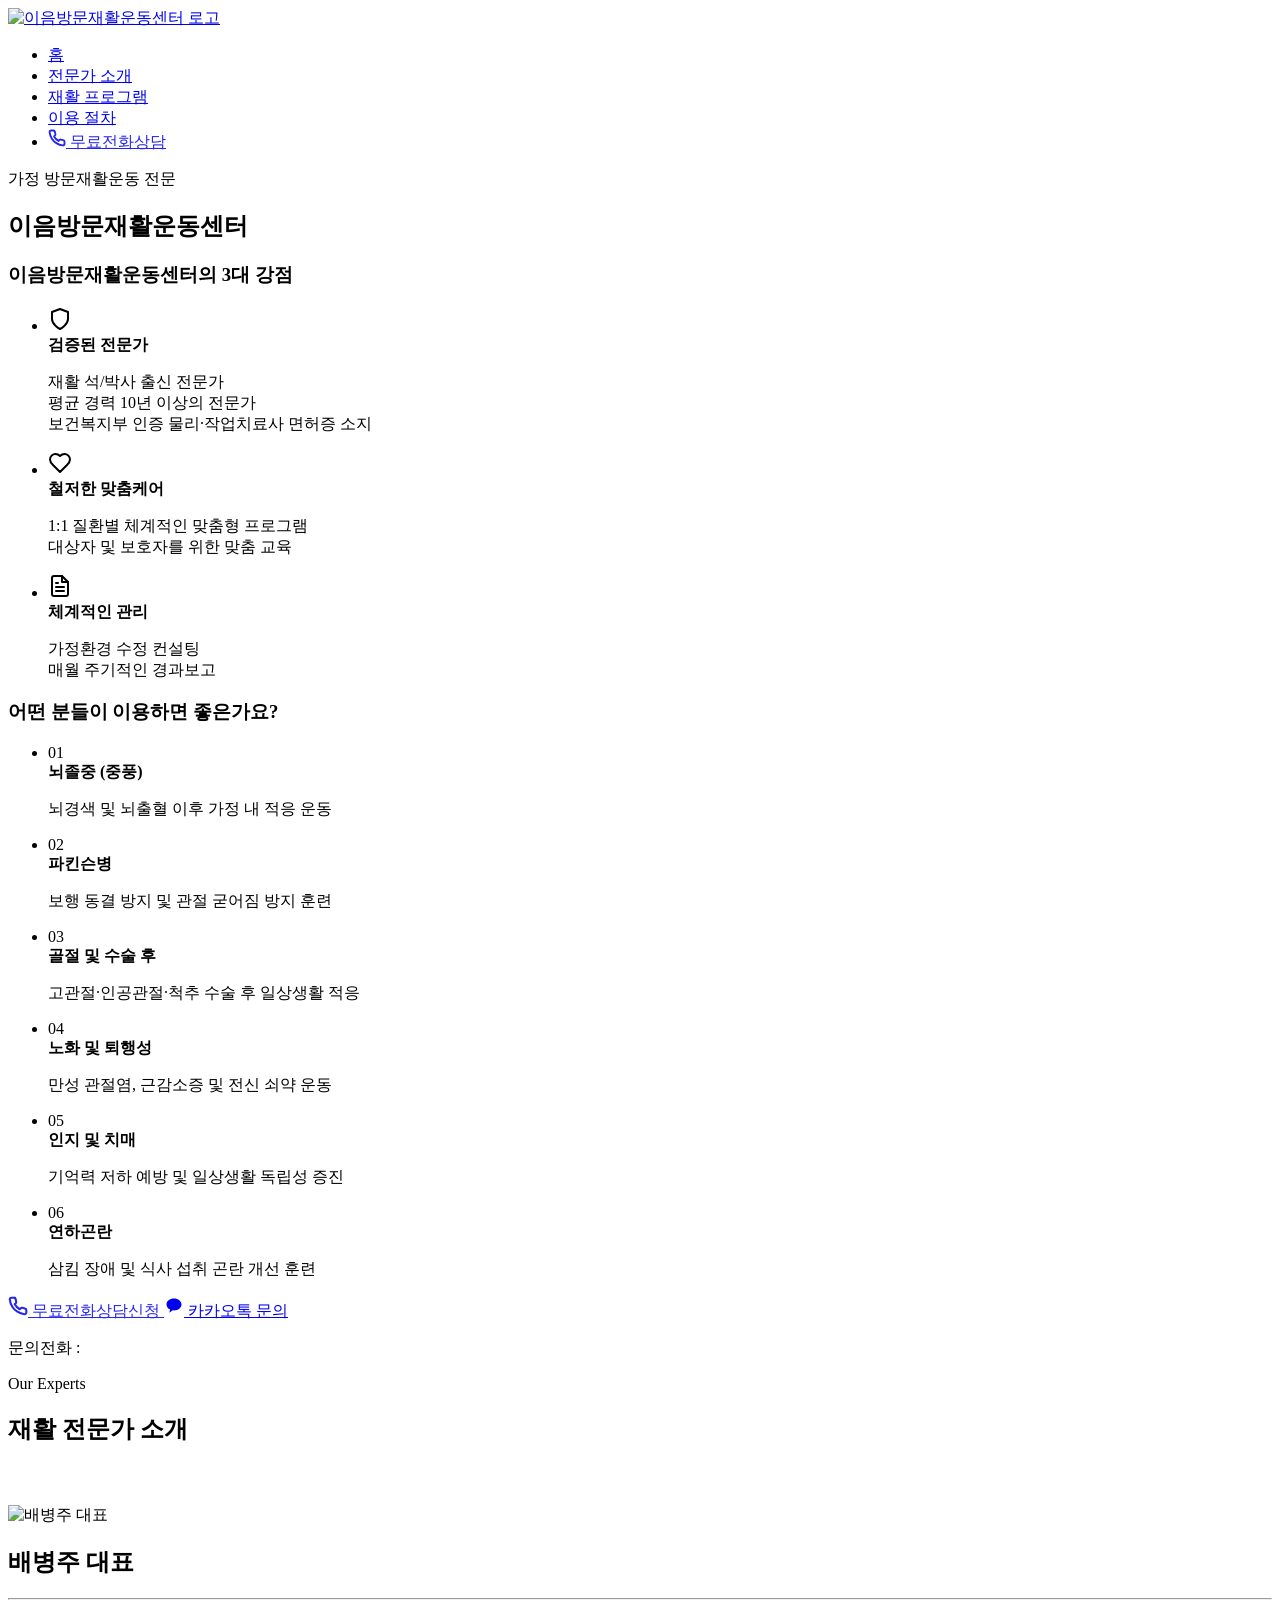
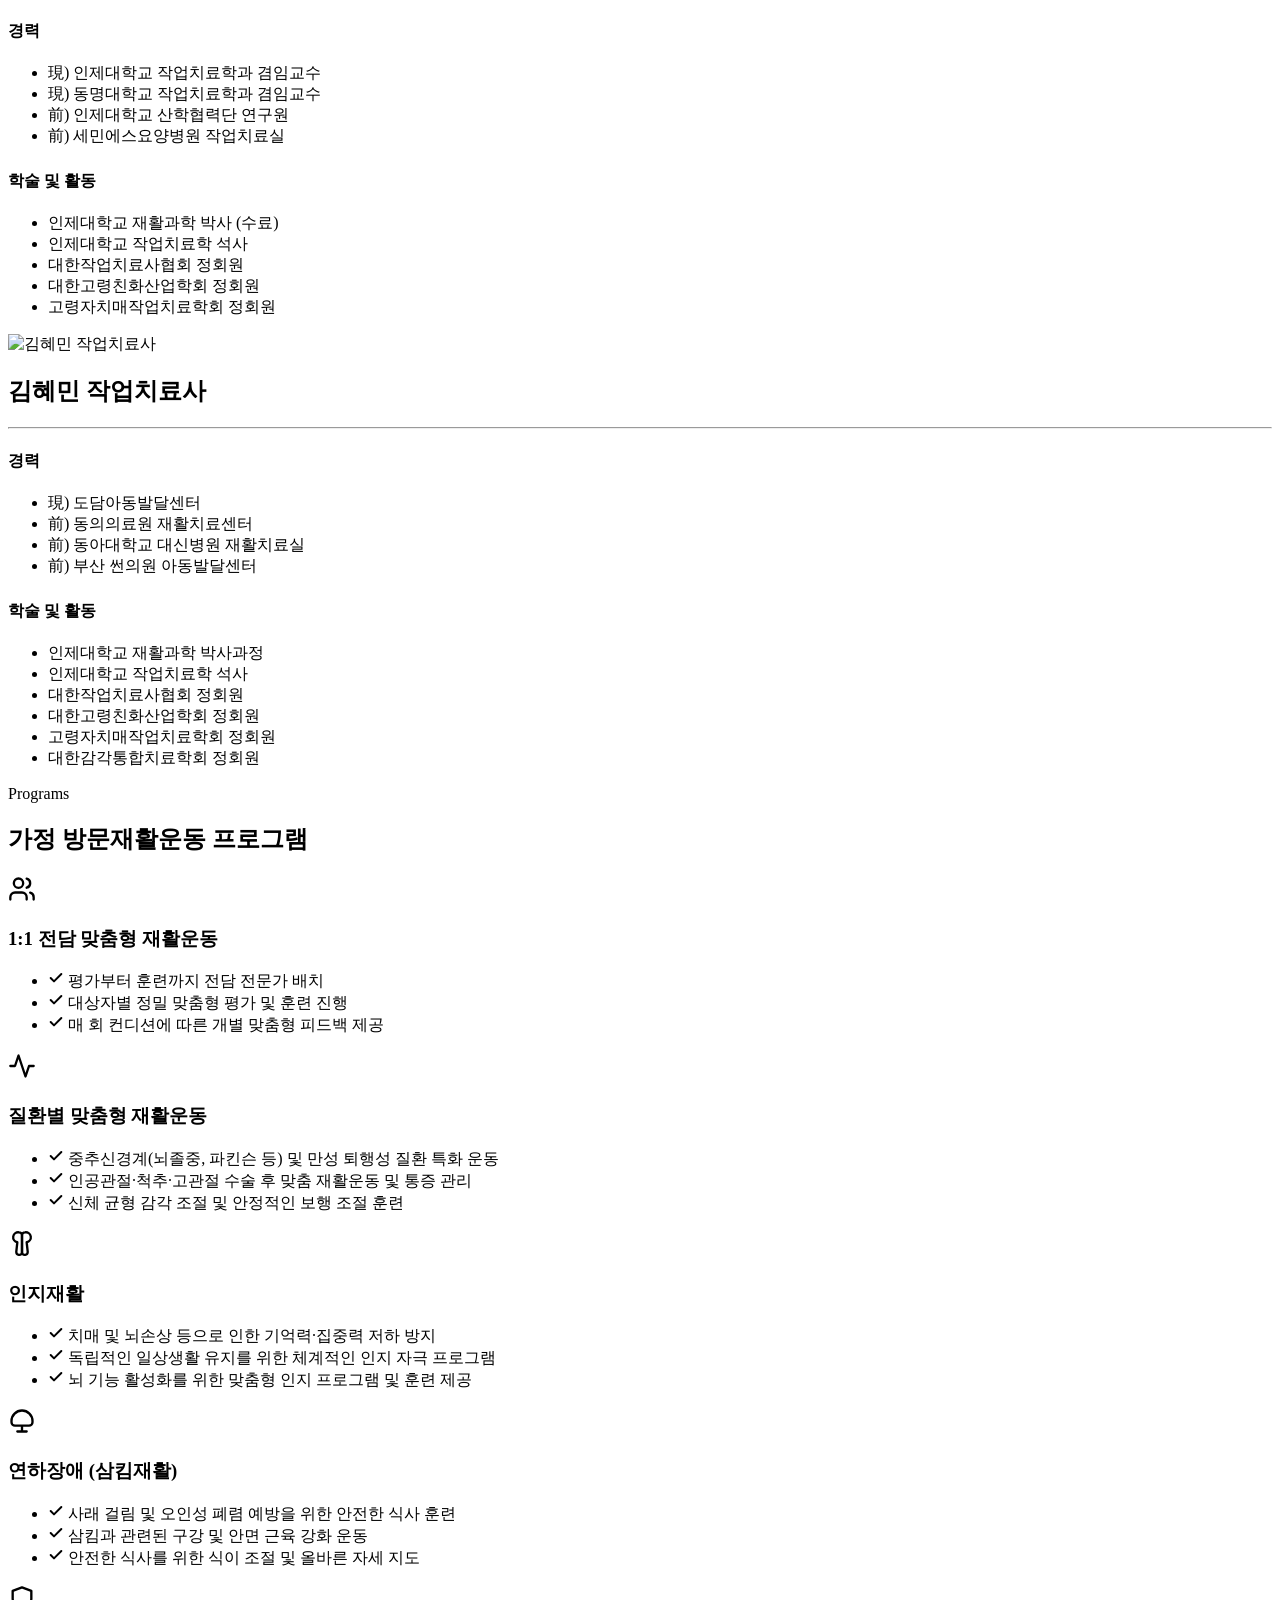
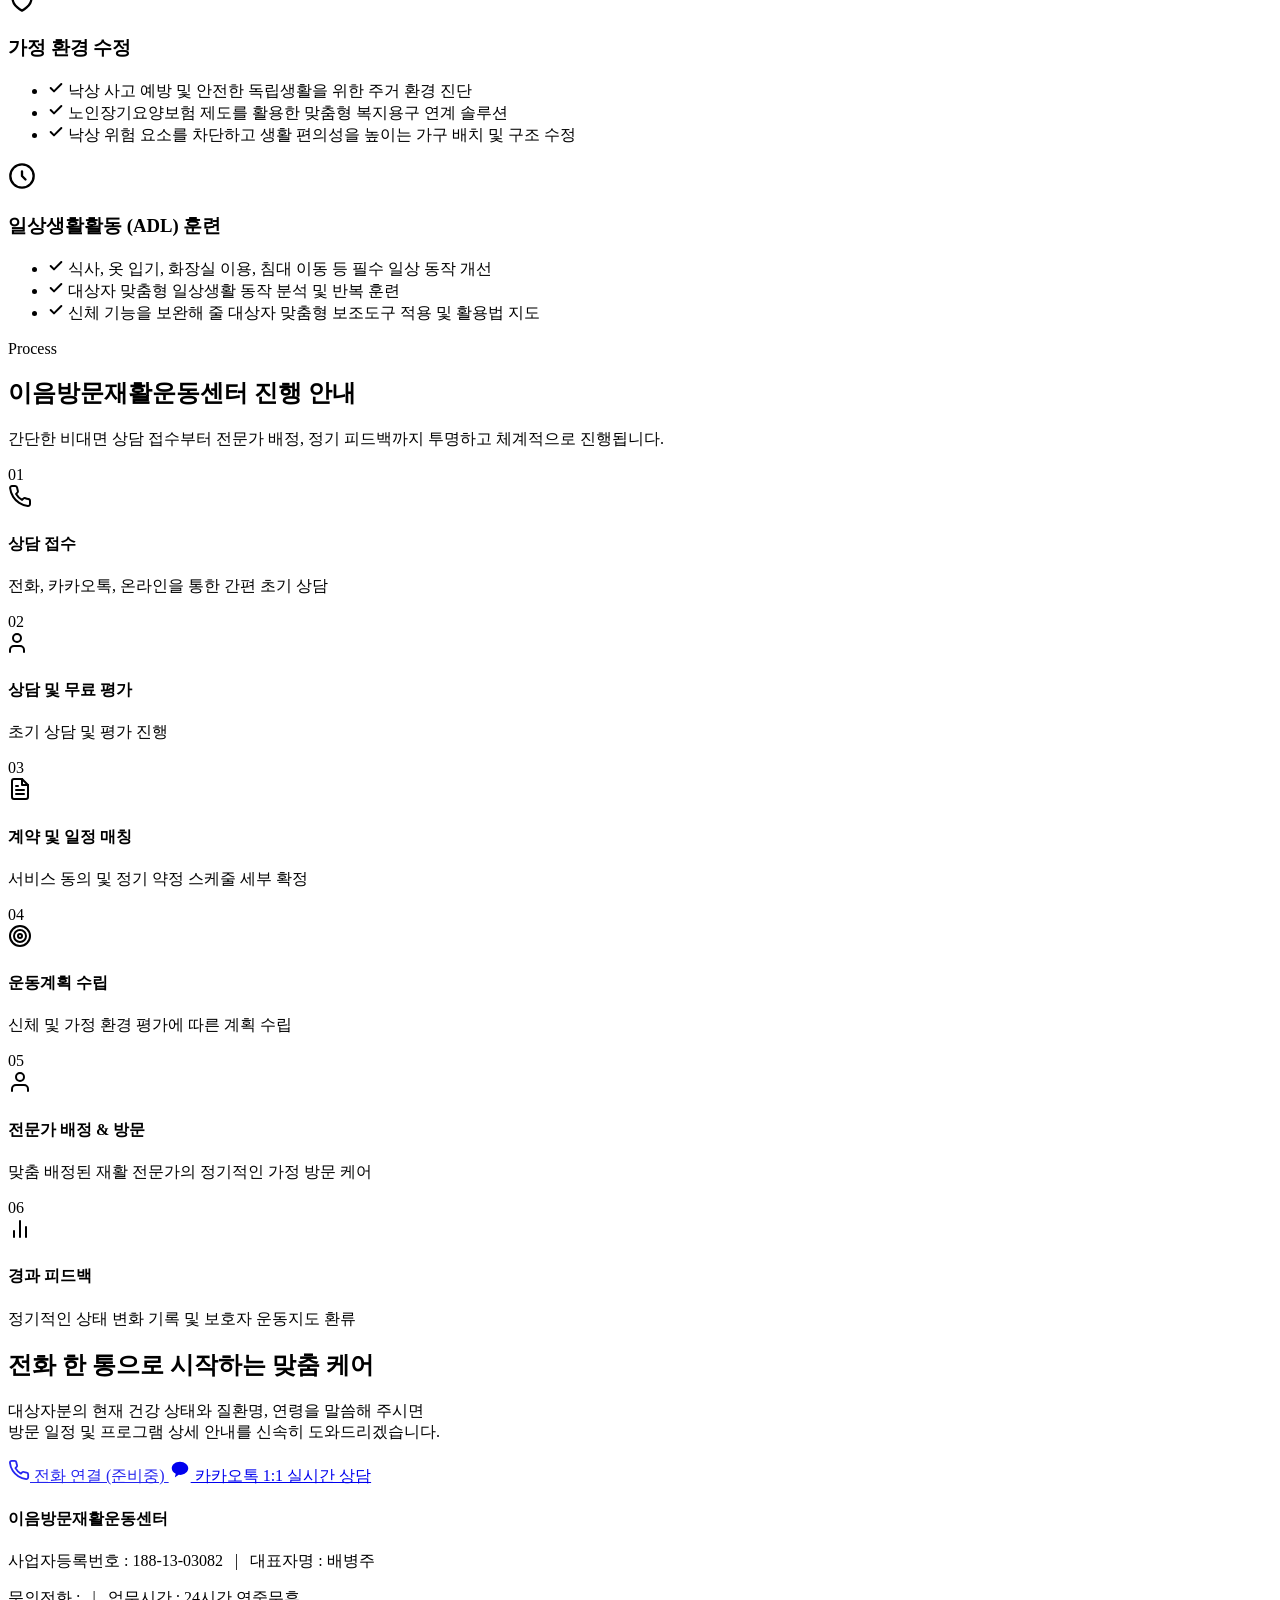
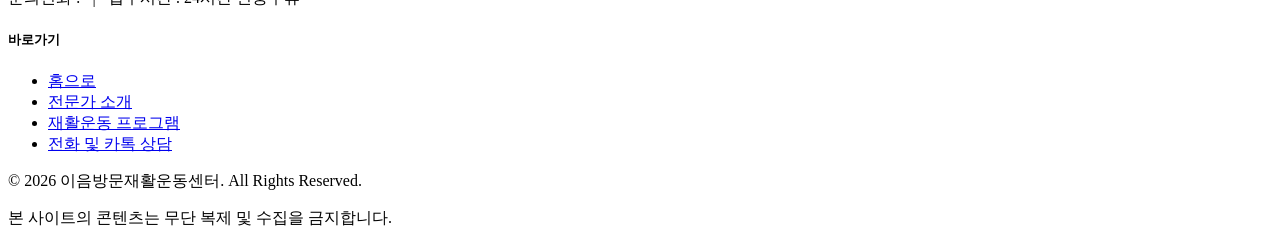
==== index.html @ 32a17a82 "Add files via upload" ====
<!DOCTYPE html>
<html lang="ko">
<head>
  <meta charset="UTF-8">
  <meta name="viewport" content="width=device-width, initial-scale=1.0">
  <title>이음방문재활운동센터</title>
  <meta name="description" content="가정 방문재활운동 전문, 1:1 맞춤형 재활, 질환별 맞춤 재활, 인지 및 삼킴재활, 가정 환경 수정 솔루션 제공.">
  
  <!-- Open Graph / KakaoTalk Meta Tags -->
  <meta property="og:title" content="이음방문재활운동센터">
  <meta property="og:description" content="가정 방문재활운동 전문, 1:1 맞춤형 재활, 질환별 맞춤 재활">
  <meta property="og:image" content="images/og_image.png">
  <meta property="og:image:width" content="800">
  <meta property="og:image:height" content="420">
  <meta property="og:type" content="website">
  
  <link rel="stylesheet" href="style.css">
</head>
<body>

  <!-- Header -->
  <header>
    <div class="nav-container">
      <a href="#home" class="logo">
        <img src="images/logo.png" alt="이음방문재활운동센터 로고" class="header-logo-img">
      </a>
      <nav>
        <ul class="nav-menu" id="nav-menu">
          <li><a href="#home" class="nav-link">홈</a></li>
          <li><a href="#director" class="nav-link">전문가 소개</a></li>
          <li><a href="#services" class="nav-link">재활 프로그램</a></li>
          <li><a href="#process" class="nav-link">이용 절차</a></li>
          <li>
            <a href="javascript:void(0);" class="nav-cta" style="cursor: default; pointer-events: none; opacity: 0.85;">
              <svg width="18" height="18" viewBox="0 0 24 24" fill="none" stroke="currentColor" stroke-width="2.5" stroke-linecap="round" stroke-linejoin="round">
                <path d="M22 16.92v3a2 2 0 0 1-2.18 2 19.79 19.79 0 0 1-8.63-3.07 19.5 19.5 0 0 1-6-6 19.79 19.79 0 0 1-3.07-8.67A2 2 0 0 1 4.11 2h3a2 2 0 0 1 2 1.72l.7 2.81a2 2 0 0 1-.45 2.11L8.09 9.91a16 16 0 0 0 6 6l1.27-1.27a2 2 0 0 1 2.11-.45l2.81.7a2 2 0 0 1 1.72 2v3z"/>
              </svg>
              무료전화상담
            </a>
          </li>
        </ul>
      </nav>
      <div class="menu-toggle" id="mobile-menu">
        <span></span>
        <span></span>
        <span></span>
      </div>
    </div>
  </header>

  <!-- Hero Section -->
  <section id="home" class="hero-section">
    <div class="hero-container">
      <div class="hero-content">
        <span class="hero-subtitle">가정 방문재활운동 전문</span>
        <h1 class="hero-title">이음방문재활운동센터</h1>
        
        <div class="home-dashboard">
          
          <!-- 좌측 컬럼: 3대 강점 요약 -->
          <div class="home-left-col">
            <div class="home-pride-box">
              <h3>이음방문재활운동센터의 3대 강점</h3>
              <ul class="home-pride-list">
                <li>
                  <div class="pride-icon-badge">
                    <svg width="24" height="24" viewBox="0 0 24 24" fill="none" stroke="currentColor" stroke-width="2" stroke-linecap="round" stroke-linejoin="round">
                      <path d="M12 22s8-4 8-10V5l-8-3-8 3v7c0 6 8 10 8 10z"/>
                    </svg>
                  </div>
                  <div class="pride-text">
                    <strong>검증된 전문가</strong>
                    <p>재활 석/박사 출신 전문가<br>평균 경력 10년 이상의 전문가<br>보건복지부 인증 물리&middot;작업치료사 면허증 소지</p>
                  </div>
                </li>
                <li>
                  <div class="pride-icon-badge">
                    <svg width="24" height="24" viewBox="0 0 24 24" fill="none" stroke="currentColor" stroke-width="2" stroke-linecap="round" stroke-linejoin="round">
                      <path d="M19 14c1.49-1.46 3-3.21 3-5.5A5.5 5.5 0 0 0 16.5 3c-1.76 0-3 .5-4.5 2-1.5-1.5-2.74-2-4.5-2A5.5 5.5 0 0 0 2 8.5c0 2.3 1.5 4.05 3 5.5l7 7Z"/>
                    </svg>
                  </div>
                  <div class="pride-text">
                    <strong>철저한 맞춤케어</strong>
                    <p>1:1 질환별 체계적인 맞춤형 프로그램<br>대상자 및 보호자를 위한 맞춤 교육</p>
                  </div>
                </li>
                <li>
                  <div class="pride-icon-badge">
                    <svg width="24" height="24" viewBox="0 0 24 24" fill="none" stroke="currentColor" stroke-width="2" stroke-linecap="round" stroke-linejoin="round">
                      <path d="M14 2H6a2 2 0 0 0-2 2v16a2 2 0 0 0 2 2h12a2 2 0 0 0 2-2V8z"/>
                      <polyline points="14 2 14 8 20 8"/>
                      <line x1="16" y1="13" x2="8" y2="13"/>
                      <line x1="16" y1="17" x2="8" y2="17"/>
                      <polyline points="10 9 9 9 8 9"/>
                    </svg>
                  </div>
                  <div class="pride-text">
                    <strong>체계적인 관리</strong>
                    <p>가정환경 수정 컨설팅<br>매월 주기적인 경과보고</p>
                  </div>
                </li>
              </ul>
            </div>
          </div>
          
          <!-- 우측 컬럼: 추천 대상자 -->
          <div class="home-right-col">
            <div class="home-target-box">
              <h3>어떤 분들이 이용하면 좋은가요?</h3>
              <ul class="home-target-list">
                <li>
                  <div class="target-num-badge">01</div>
                  <div class="target-text">
                    <strong>뇌졸중 (중풍)</strong>
                    <p>뇌경색 및 뇌출혈 이후 가정 내 적응 운동</p>
                  </div>
                </li>
                <li>
                  <div class="target-num-badge">02</div>
                  <div class="target-text">
                    <strong>파킨슨병</strong>
                    <p>보행 동결 방지 및 관절 굳어짐 방지 훈련</p>
                  </div>
                </li>
                <li>
                  <div class="target-num-badge">03</div>
                  <div class="target-text">
                    <strong>골절 및 수술 후</strong>
                    <p>고관절&middot;인공관절&middot;척추 수술 후 일상생활 적응</p>
                  </div>
                </li>
                <li>
                  <div class="target-num-badge">04</div>
                  <div class="target-text">
                    <strong>노화 및 퇴행성</strong>
                    <p>만성 관절염, 근감소증 및 전신 쇠약 운동</p>
                  </div>
                </li>
                <li>
                  <div class="target-num-badge">05</div>
                  <div class="target-text">
                    <strong>인지 및 치매</strong>
                    <p>기억력 저하 예방 및 일상생활 독립성 증진</p>
                  </div>
                </li>
                <li>
                  <div class="target-num-badge">06</div>
                  <div class="target-text">
                    <strong>연하곤란</strong>
                    <p>삼킴 장애 및 식사 섭취 곤란 개선 훈련</p>
                  </div>
                </li>
              </ul>
            </div>
          </div>
          
        </div>
        
        <!-- 하단 CTA 문의 영역 -->
        <div class="home-cta-bar">
          <div class="hero-buttons">
            <a href="javascript:void(0);" class="btn btn-primary hero-btn" style="cursor: default; pointer-events: none; opacity: 0.85;">
              <svg width="20" height="20" viewBox="0 0 24 24" fill="none" stroke="currentColor" stroke-width="2.5" stroke-linecap="round" stroke-linejoin="round">
                <path d="M22 16.92v3a2 2 0 0 1-2.18 2 19.79 19.79 0 0 1-8.63-3.07 19.5 19.5 0 0 1-6-6 19.79 19.79 0 0 1-3.07-8.67A2 2 0 0 1 4.11 2h3a2 2 0 0 1 2 1.72l.7 2.81a2 2 0 0 1-.45 2.11L8.09 9.91a16 16 0 0 0 6 6l1.27-1.27a2 2 0 0 1 2.11-.45l2.81.7a2 2 0 0 1 1.72 2v3z"/>
              </svg>
              무료전화상담신청
            </a>
            <a href="https://open.kakao.com/o/sExample" target="_blank" rel="noopener noreferrer" class="btn btn-secondary hero-btn">
              <svg width="20" height="20" viewBox="0 0 24 24" fill="currentColor">
                <path d="M12 3c-4.97 0-9 3.185-9 7.115 0 2.557 1.737 4.8 4.354 6.091l-.9 3.3c-.104.382.122.382.256.292l3.896-2.571c.448.064.91.103 1.394.103 4.97 0 9-3.185 9-7.115S16.97 3 12 3z"/>
              </svg>
              카카오톡 문의
            </a>
          </div>
          <p class="hero-phone-text">문의전화 : <strong></strong></p>
        </div>
        
      </div>
    </div>
  </section>

  <!-- Director Profile Section (전문가 소개 섹션 - 가로 2열 1:1 수평분할 카드 그리드로 완벽 개편) -->
  <section id="director" class="director-section reveal">
    <div class="section-header" style="margin-bottom: 60px;">
      <span class="section-subtitle">Our Experts</span>
      <h2 class="section-title">재활 전문가 소개</h2>
    </div>

    <div class="expert-profile-grid">
      <!-- 전문가 1: 배병주 대표 -->
      <div class="expert-profile-card">
        <div class="expert-profile-left">
          <img src="images/director.png" alt="배병주 대표" class="expert-profile-img">
        </div>
        <div class="expert-profile-right">
          <h2 class="expert-profile-name">배병주 <span class="director-card-role-title">대표</span></h2>
          <hr class="modal-separator">
          
          <div class="modal-detail-group">
            <h4 class="expert-detail-group-title">경력</h4>
            <ul class="modal-detail-list">
              <li>現) 인제대학교 작업치료학과 겸임교수</li>
              <li>現) 동명대학교 작업치료학과 겸임교수</li>
              <li>前) 인제대학교 산학협력단 연구원</li>
              <li>前) 세민에스요양병원 작업치료실</li>
            </ul>
          </div>

          <div class="modal-detail-group" style="margin-top: 24px;">
            <h4 class="expert-detail-group-title">학술 및 활동</h4>
            <ul class="modal-detail-list">
              <li>인제대학교 재활과학 박사 (수료)</li>
              <li>인제대학교 작업치료학 석사</li>
              <li>대한작업치료사협회 정회원</li>
              <li>대한고령친화산업학회 정회원</li>
              <li>고령자치매작업치료학회 정회원</li>
            </ul>
          </div>
        </div>
      </div>

      <!-- 전문가 2: 김혜민 작업치료사 (실제 약력 및 신규 학회 추가) -->
      <div class="expert-profile-card">
        <div class="expert-profile-left">
          <img src="images/director2.png" alt="김혜민 작업치료사" class="expert-profile-img">
        </div>
        <div class="expert-profile-right">
          <h2 class="expert-profile-name">김혜민 <span class="director-card-role-title">작업치료사</span></h2>
          <hr class="modal-separator">
          
          <div class="modal-detail-group">
            <h4 class="expert-detail-group-title">경력</h4>
            <ul class="modal-detail-list">
              <li>現) 도담아동발달센터</li>
              <li>前) 동의의료원 재활치료센터</li>
              <li>前) 동아대학교 대신병원 재활치료실</li>
              <li>前) 부산 썬의원 아동발달센터</li>
            </ul>
          </div>

          <div class="modal-detail-group" style="margin-top: 24px;">
            <h4 class="expert-detail-group-title">학술 및 활동</h4>
            <ul class="modal-detail-list">
              <li>인제대학교 재활과학 박사과정</li>
              <li>인제대학교 작업치료학 석사</li>
              <li>대한작업치료사협회 정회원</li>
              <li>대한고령친화산업학회 정회원</li>
              <li>고령자치매작업치료학회 정회원</li>
              <li>대한감각통합치료학회 정회원</li>
            </ul>
          </div>
        </div>
      </div>
    </div>
  </section>

  <!-- Service Section -->
  <section id="services" class="section-bg reveal">
    <div class="section-header">
      <span class="section-subtitle">Programs</span>
      <h2 class="section-title">가정 방문재활운동 프로그램</h2>
    </div>
    
    <div class="services-grid">
      <!-- Card 1 -->
      <div class="service-card">
        <div class="service-icon-box">
          <svg width="28" height="28" viewBox="0 0 24 24" fill="none" stroke="currentColor" stroke-width="2" stroke-linecap="round" stroke-linejoin="round">
            <path d="M16 21v-2a4 4 0 0 0-4-4H6a4 4 0 0 0-4 4v2"/>
            <circle cx="9" cy="7" r="4"/>
            <path d="M22 21v-2a4 4 0 0 0-3-3.87"/>
            <path d="M16 3.13a4 4 0 0 1 0 7.75"/>
          </svg>
        </div>
        <h3>1:1 전담 맞춤형 재활운동</h3>
        <ul class="service-list">
          <li>
            <svg width="16" height="16" viewBox="0 0 24 24" fill="none" stroke="currentColor" stroke-width="3" stroke-linecap="round" stroke-linejoin="round"><path d="M20 6 9 17l-5-5"/></svg>
            평가부터 훈련까지 전담 전문가 배치
          </li>
          <li>
            <svg width="16" height="16" viewBox="0 0 24 24" fill="none" stroke="currentColor" stroke-width="3" stroke-linecap="round" stroke-linejoin="round"><path d="M20 6 9 17l-5-5"/></svg>
            대상자별 정밀 맞춤형 평가 및 훈련 진행
          </li>
          <li>
            <svg width="16" height="16" viewBox="0 0 24 24" fill="none" stroke="currentColor" stroke-width="3" stroke-linecap="round" stroke-linejoin="round"><path d="M20 6 9 17l-5-5"/></svg>
            매 회 컨디션에 따른 개별 맞춤형 피드백 제공
          </li>
        </ul>
      </div>

      <!-- Card 2 -->
      <div class="service-card">
        <div class="service-icon-box">
          <svg width="28" height="28" viewBox="0 0 24 24" fill="none" stroke="currentColor" stroke-width="2" stroke-linecap="round" stroke-linejoin="round">
            <path d="M22 12h-4l-3 9L9 3l-3 9H2"/>
          </svg>
        </div>
        <h3>질환별 맞춤형 재활운동</h3>
        <ul class="service-list">
          <li>
            <svg width="16" height="16" viewBox="0 0 24 24" fill="none" stroke="currentColor" stroke-width="3" stroke-linecap="round" stroke-linejoin="round"><path d="M20 6 9 17l-5-5"/></svg>
            중추신경계(뇌졸중, 파킨슨 등) 및 만성 퇴행성 질환 특화 운동
          </li>
          <li>
            <svg width="16" height="16" viewBox="0 0 24 24" fill="none" stroke="currentColor" stroke-width="3" stroke-linecap="round" stroke-linejoin="round"><path d="M20 6 9 17l-5-5"/></svg>
            인공관절&middot;척추&middot;고관절 수술 후 맞춤 재활운동 및 통증 관리
          </li>
          <li>
            <svg width="16" height="16" viewBox="0 0 24 24" fill="none" stroke="currentColor" stroke-width="3" stroke-linecap="round" stroke-linejoin="round"><path d="M20 6 9 17l-5-5"/></svg>
            신체 균형 감각 조절 및 안정적인 보행 조절 훈련
          </li>
        </ul>
      </div>

      <!-- Card 3 -->
      <div class="service-card">
        <div class="service-icon-box">
          <svg width="28" height="28" viewBox="0 0 24 24" fill="none" stroke="currentColor" stroke-width="2" stroke-linecap="round" stroke-linejoin="round">
            <path d="M9.5 2A2.5 2.5 0 0 1 12 4.5v15a2.5 2.5 0 0 1-4.9-.7l.9-8.3A2.5 2.5 0 0 1 9.5 2z"/>
            <path d="M14.5 2A2.5 2.5 0 0 0 12 4.5v15a2.5 2.5 0 0 0 4.9-.7l-.9-8.3A2.5 2.5 0 0 0 14.5 2z"/>
          </svg>
        </div>
        <h3>인지재활</h3>
        <ul class="service-list">
          <li>
            <svg width="16" height="16" viewBox="0 0 24 24" fill="none" stroke="currentColor" stroke-width="3" stroke-linecap="round" stroke-linejoin="round"><path d="M20 6 9 17l-5-5"/></svg>
            치매 및 뇌손상 등으로 인한 기억력&middot;집중력 저하 방지
          </li>
          <li>
            <svg width="16" height="16" viewBox="0 0 24 24" fill="none" stroke="currentColor" stroke-width="3" stroke-linecap="round" stroke-linejoin="round"><path d="M20 6 9 17l-5-5"/></svg>
            독립적인 일상생활 유지를 위한 체계적인 인지 자극 프로그램
          </li>
          <li>
            <svg width="16" height="16" viewBox="0 0 24 24" fill="none" stroke="currentColor" stroke-width="3" stroke-linecap="round" stroke-linejoin="round"><path d="M20 6 9 17l-5-5"/></svg>
            뇌 기능 활성화를 위한 맞춤형 인지 프로그램 및 훈련 제공
          </li>
        </ul>
      </div>

      <!-- Card 4 -->
      <div class="service-card">
        <div class="service-icon-box">
          <svg width="28" height="28" viewBox="0 0 24 24" fill="none" stroke="currentColor" stroke-width="2" stroke-linecap="round" stroke-linejoin="round">
            <path d="M12 3a9 9 0 0 0-9 9v1a3 3 0 0 0 3 3h12a3 3 0 0 0 3-3v-1a9 9 0 0 0-9-9zM8 21h8M12 17v4"/>
          </svg>
        </div>
        <h3>연하장애 (삼킴재활)</h3>
        <ul class="service-list">
          <li>
            <svg width="16" height="16" viewBox="0 0 24 24" fill="none" stroke="currentColor" stroke-width="3" stroke-linecap="round" stroke-linejoin="round"><path d="M20 6 9 17l-5-5"/></svg>
            사래 걸림 및 오인성 폐렴 예방을 위한 안전한 식사 훈련
          </li>
          <li>
            <svg width="16" height="16" viewBox="0 0 24 24" fill="none" stroke="currentColor" stroke-width="3" stroke-linecap="round" stroke-linejoin="round"><path d="M20 6 9 17l-5-5"/></svg>
            삼킴과 관련된 구강 및 안면 근육 강화 운동
          </li>
          <li>
            <svg width="16" height="16" viewBox="0 0 24 24" fill="none" stroke="currentColor" stroke-width="3" stroke-linecap="round" stroke-linejoin="round"><path d="M20 6 9 17l-5-5"/></svg>
            안전한 식사를 위한 식이 조절 및 올바른 자세 지도
          </li>
        </ul>
      </div>

      <!-- Card 5 -->
      <div class="service-card">
        <div class="service-icon-box">
          <svg width="28" height="28" viewBox="0 0 24 24" fill="none" stroke="currentColor" stroke-width="2" stroke-linecap="round" stroke-linejoin="round">
            <path d="M12 22s8-4 8-10V5l-8-3-8 3v7c0 6 8 10 8 10z"/>
          </svg>
        </div>
        <h3>가정 환경 수정</h3>
        <ul class="service-list">
          <li>
            <svg width="16" height="16" viewBox="0 0 24 24" fill="none" stroke="currentColor" stroke-width="3" stroke-linecap="round" stroke-linejoin="round"><path d="M20 6 9 17l-5-5"/></svg>
            낙상 사고 예방 및 안전한 독립생활을 위한 주거 환경 진단
          </li>
          <li>
            <svg width="16" height="16" viewBox="0 0 24 24" fill="none" stroke="currentColor" stroke-width="3" stroke-linecap="round" stroke-linejoin="round"><path d="M20 6 9 17l-5-5"/></svg>
            노인장기요양보험 제도를 활용한 맞춤형 복지용구 연계 솔루션
          </li>
          <li>
            <svg width="16" height="16" viewBox="0 0 24 24" fill="none" stroke="currentColor" stroke-width="3" stroke-linecap="round" stroke-linejoin="round"><path d="M20 6 9 17l-5-5"/></svg>
            낙상 위험 요소를 차단하고 생활 편의성을 높이는 가구 배치 및 구조 수정
          </li>
        </ul>
      </div>

      <!-- Card 6 -->
      <div class="service-card">
        <div class="service-icon-box">
          <svg width="28" height="28" viewBox="0 0 24 24" fill="none" stroke="currentColor" stroke-width="2" stroke-linecap="round" stroke-linejoin="round">
            <circle cx="12" cy="12" r="10"/>
            <path d="M12 8v4l3 3"/>
          </svg>
        </div>
        <h3>일상생활활동 (ADL) 훈련</h3>
        <ul class="service-list">
          <li>
            <svg width="16" height="16" viewBox="0 0 24 24" fill="none" stroke="currentColor" stroke-width="3" stroke-linecap="round" stroke-linejoin="round"><path d="M20 6 9 17l-5-5"/></svg>
            식사, 옷 입기, 화장실 이용, 침대 이동 등 필수 일상 동작 개선
          </li>
          <li>
            <svg width="16" height="16" viewBox="0 0 24 24" fill="none" stroke="currentColor" stroke-width="3" stroke-linecap="round" stroke-linejoin="round"><path d="M20 6 9 17l-5-5"/></svg>
            대상자 맞춤형 일상생활 동작 분석 및 반복 훈련
          </li>
          <li>
            <svg width="16" height="16" viewBox="0 0 24 24" fill="none" stroke="currentColor" stroke-width="3" stroke-linecap="round" stroke-linejoin="round"><path d="M20 6 9 17l-5-5"/></svg>
            신체 기능을 보완해 줄 대상자 맞춤형 보조도구 적용 및 활용법 지도
          </li>
        </ul>
      </div>
    </div>
  </section>

  <!-- Section: Process / Timeline (이렇게 진행됩니다) -->
  <section id="process" class="reveal">
    <div class="section-header">
      <span class="section-subtitle">Process</span>
      <h2 class="section-title">이음방문재활운동센터 진행 안내</h2>
      <p class="section-desc">간단한 비대면 상담 접수부터 전문가 배정, 정기 피드백까지 투명하고 체계적으로 진행됩니다.</p>
    </div>
    
    <div class="process-timeline">
      <!-- Step 1 -->
      <div class="process-step">
        <div class="step-num-badge">01</div>
        <div class="step-icon">
          <svg width="24" height="24" viewBox="0 0 24 24" fill="none" stroke="currentColor" stroke-width="2" stroke-linecap="round" stroke-linejoin="round">
            <path d="M22 16.92v3a2 2 0 0 1-2.18 2 19.79 19.79 0 0 1-8.63-3.07 19.5 19.5 0 0 1-6-6 19.79 19.79 0 0 1-3.07-8.67A2 2 0 0 1 4.11 2h3a2 2 0 0 1 2 1.72 12.84 12.84 0 0 0 .7 2.81 2 2 0 0 1-.45 2.11L8.09 9.91a16 16 0 0 0 6 6l1.27-1.27a2 2 0 0 1 2.11-.45 12.84 12.84 0 0 0 2.81.7A2 2 0 0 1 22 16.92z"/>
          </svg>
        </div>
        <h4>상담 접수</h4>
        <p>전화, 카카오톡, 온라인을 통한 간편 초기 상담</p>
      </div>
      
      <!-- Step 2 -->
      <div class="process-step">
        <div class="step-num-badge">02</div>
        <div class="step-icon">
          <svg width="24" height="24" viewBox="0 0 24 24" fill="none" stroke="currentColor" stroke-width="2" stroke-linecap="round" stroke-linejoin="round">
            <path d="M16 21v-2a4 4 0 0 0-4-4H6a4 4 0 0 0-4 4v2"/>
            <circle cx="9" cy="7" r="4"/>
          </svg>
        </div>
        <h4>상담 및 무료 평가</h4>
        <p>초기 상담 및 평가 진행</p>
      </div>
      
      <!-- Step 3 -->
      <div class="process-step">
        <div class="step-num-badge">03</div>
        <div class="step-icon">
          <svg width="24" height="24" viewBox="0 0 24 24" fill="none" stroke="currentColor" stroke-width="2" stroke-linecap="round" stroke-linejoin="round">
            <path d="M14 2H6a2 2 0 0 0-2 2v16a2 2 0 0 0 2 2h12a2 2 0 0 0 2-2V8z"/>
            <polyline points="14 2 14 8 20 8"/>
            <line x1="16" y1="13" x2="8" y2="13"/>
            <line x1="16" y1="17" x2="8" y2="17"/>
            <polyline points="10 9 9 9 8 9"/>
          </svg>
        </div>
        <h4>계약 및 일정 매칭</h4>
        <p>서비스 동의 및 정기 약정 스케줄 세부 확정</p>
      </div>
      
      <!-- Step 4 -->
      <div class="process-step">
        <div class="step-num-badge">04</div>
        <div class="step-icon">
          <svg width="24" height="24" viewBox="0 0 24 24" fill="none" stroke="currentColor" stroke-width="2" stroke-linecap="round" stroke-linejoin="round">
            <circle cx="12" cy="12" r="10"/>
            <circle cx="12" cy="12" r="6"/>
            <circle cx="12" cy="12" r="2"/>
          </svg>
        </div>
        <h4>운동계획 수립</h4>
        <p>신체 및 가정 환경 평가에 따른 계획 수립</p>
      </div>
      
      <!-- Step 5 -->
      <div class="process-step">
        <div class="step-num-badge">05</div>
        <div class="step-icon">
          <svg width="24" height="24" viewBox="0 0 24 24" fill="none" stroke="currentColor" stroke-width="2" stroke-linecap="round" stroke-linejoin="round">
            <path d="M20 21v-2a4 4 0 0 0-4-4H8a4 4 0 0 0-4 4v2"/>
            <circle cx="12" cy="7" r="4"/>
          </svg>
        </div>
        <h4>전문가 배정 &amp; 방문</h4>
        <p>맞춤 배정된 재활 전문가의 정기적인 가정 방문 케어</p>
      </div>
      
      <!-- Step 6 -->
      <div class="process-step">
        <div class="step-num-badge">06</div>
        <div class="step-icon">
          <svg width="24" height="24" viewBox="0 0 24 24" fill="none" stroke="currentColor" stroke-width="2" stroke-linecap="round" stroke-linejoin="round">
            <line x1="18" y1="20" x2="18" y2="10"/>
            <line x1="12" y1="20" x2="12" y2="4"/>
            <line x1="6" y1="20" x2="6" y2="14"/>
          </svg>
        </div>
        <h4>경과 피드백</h4>
        <p>정기적인 상태 변화 기록 및 보호자 운동지도 환류</p>
      </div>
    </div>
  </section>

  <!-- CTA Area / Contact Section -->
  <section id="contact" class="cta-section reveal">
    <div class="cta-container">
      <h2>전화 한 통으로 시작하는 맞춤 케어</h2>
      <p>
        대상자분의 현재 건강 상태와 질환명, 연령을 말씀해 주시면<br>
        방문 일정 및 프로그램 상세 안내를 신속히 도와드리겠습니다.
      </p>
      
      <div class="cta-buttons">
        <a href="javascript:void(0);" class="btn cta-phone-btn" id="cta-phone-bottom" style="cursor: default; pointer-events: none; opacity: 0.85;">
          <svg width="22" height="22" viewBox="0 0 24 24" fill="none" stroke="currentColor" stroke-width="2" stroke-linecap="round" stroke-linejoin="round">
            <path d="M22 16.92v3a2 2 0 0 1-2.18 2 19.79 19.79 0 0 1-8.63-3.07 19.5 19.5 0 0 1-6-6 19.79 19.79 0 0 1-3.07-8.67A2 2 0 0 1 4.11 2h3a2 2 0 0 1 2 1.72 12.84 12.84 0 0 0 .7 2.81 2 2 0 0 1-.45 2.11L8.09 9.91a16 16 0 0 0 6 6l1.27-1.27a2 2 0 0 1 2.11-.45 12.84 12.84 0 0 0 2.81.7A2 2 0 0 1 22 16.92z"/>
          </svg>
          전화 연결 (준비중)
        </a>
        <a href="https://open.kakao.com/o/sExample" target="_blank" rel="noopener noreferrer" class="btn cta-kakao-btn" id="cta-kakao-bottom">
          <svg width="22" height="22" viewBox="0 0 24 24" fill="currentColor">
            <path d="M12 3c-4.97 0-9 3.185-9 7.115 0 2.557 1.737 4.8 4.354 6.091l-.9 3.3c-.104.382.122.382.256.292l3.896-2.571c.448.064.91.103 1.394.103 4.97 0 9-3.185 9-7.115S16.97 3 12 3z"/>
          </svg>
          카카오톡 1:1 실시간 상담
        </a>
      </div>
    </div>
  </section>

  <!-- Footer -->
  <footer>
    <div class="footer-container">
      <div class="footer-info">
        <h4 class="footer-brand">이음방문재활운동센터</h4>
        <div class="footer-business-details">
          <p>사업자등록번호 : 188-13-03082 &nbsp;&nbsp;|&nbsp;&nbsp; 대표자명 : 배병주</p>
          <p>문의전화 : &nbsp;&nbsp;|&nbsp;&nbsp; 업무시간 : 24시간 연중무휴</p>
        </div>
      </div>
      
      <div class="footer-links">
        <div class="footer-logo">
          <h5>바로가기</h5>
          <ul class="footer-link-list">
            <li><a href="#home">홈으로</a></li>
            <li><a href="#director">전문가 소개</a></li>
            <li><a href="#services">재활운동 프로그램</a></li>
            <li><a href="#contact">전화 및 카톡 상담</a></li>
          </ul>
        </div>
      </div>
    </div>
    
    <div class="footer-bottom">
      <p>&copy; 2026 이음방문재활운동센터. All Rights Reserved.</p>
      <p>본 사이트의 콘텐츠는 무단 복제 및 수집을 금지합니다.</p>
    </div>
  </footer>

  <!-- Script File -->
  <script src="script.js"></script>
</body>
</html>
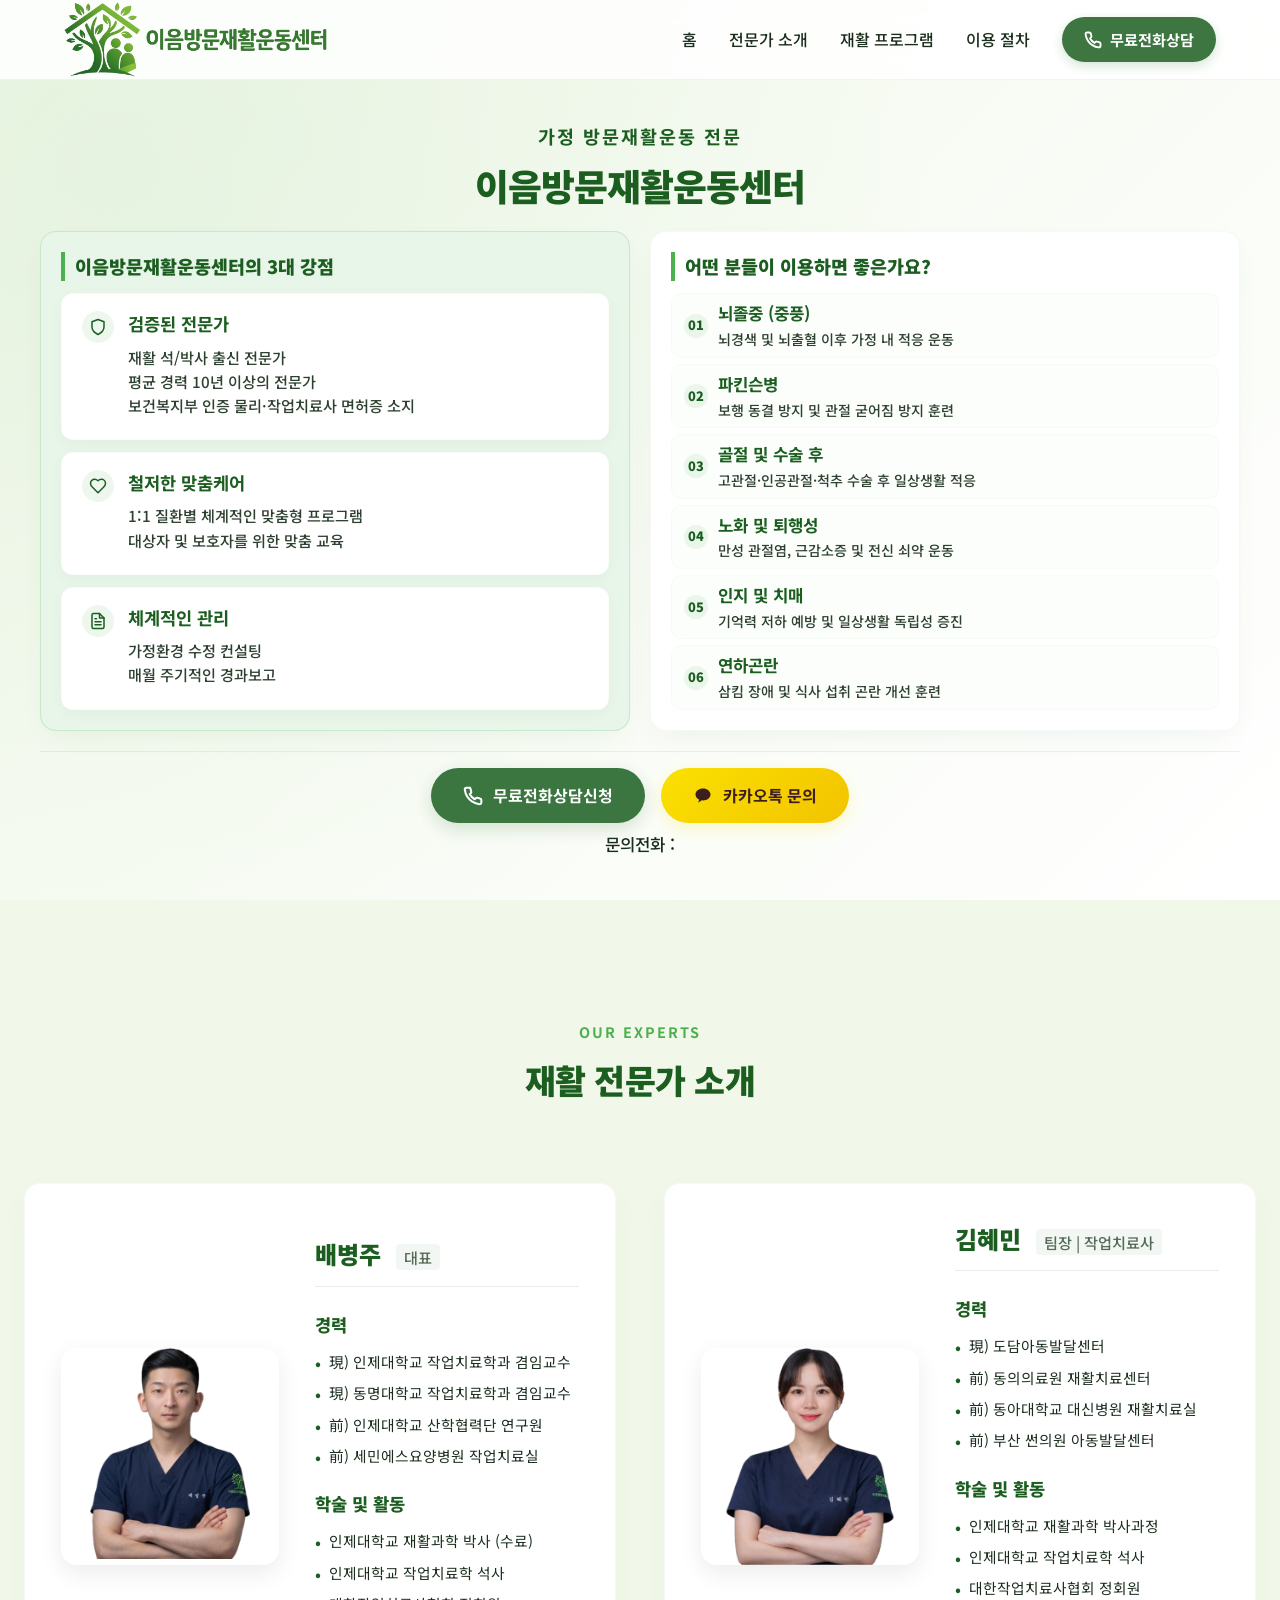
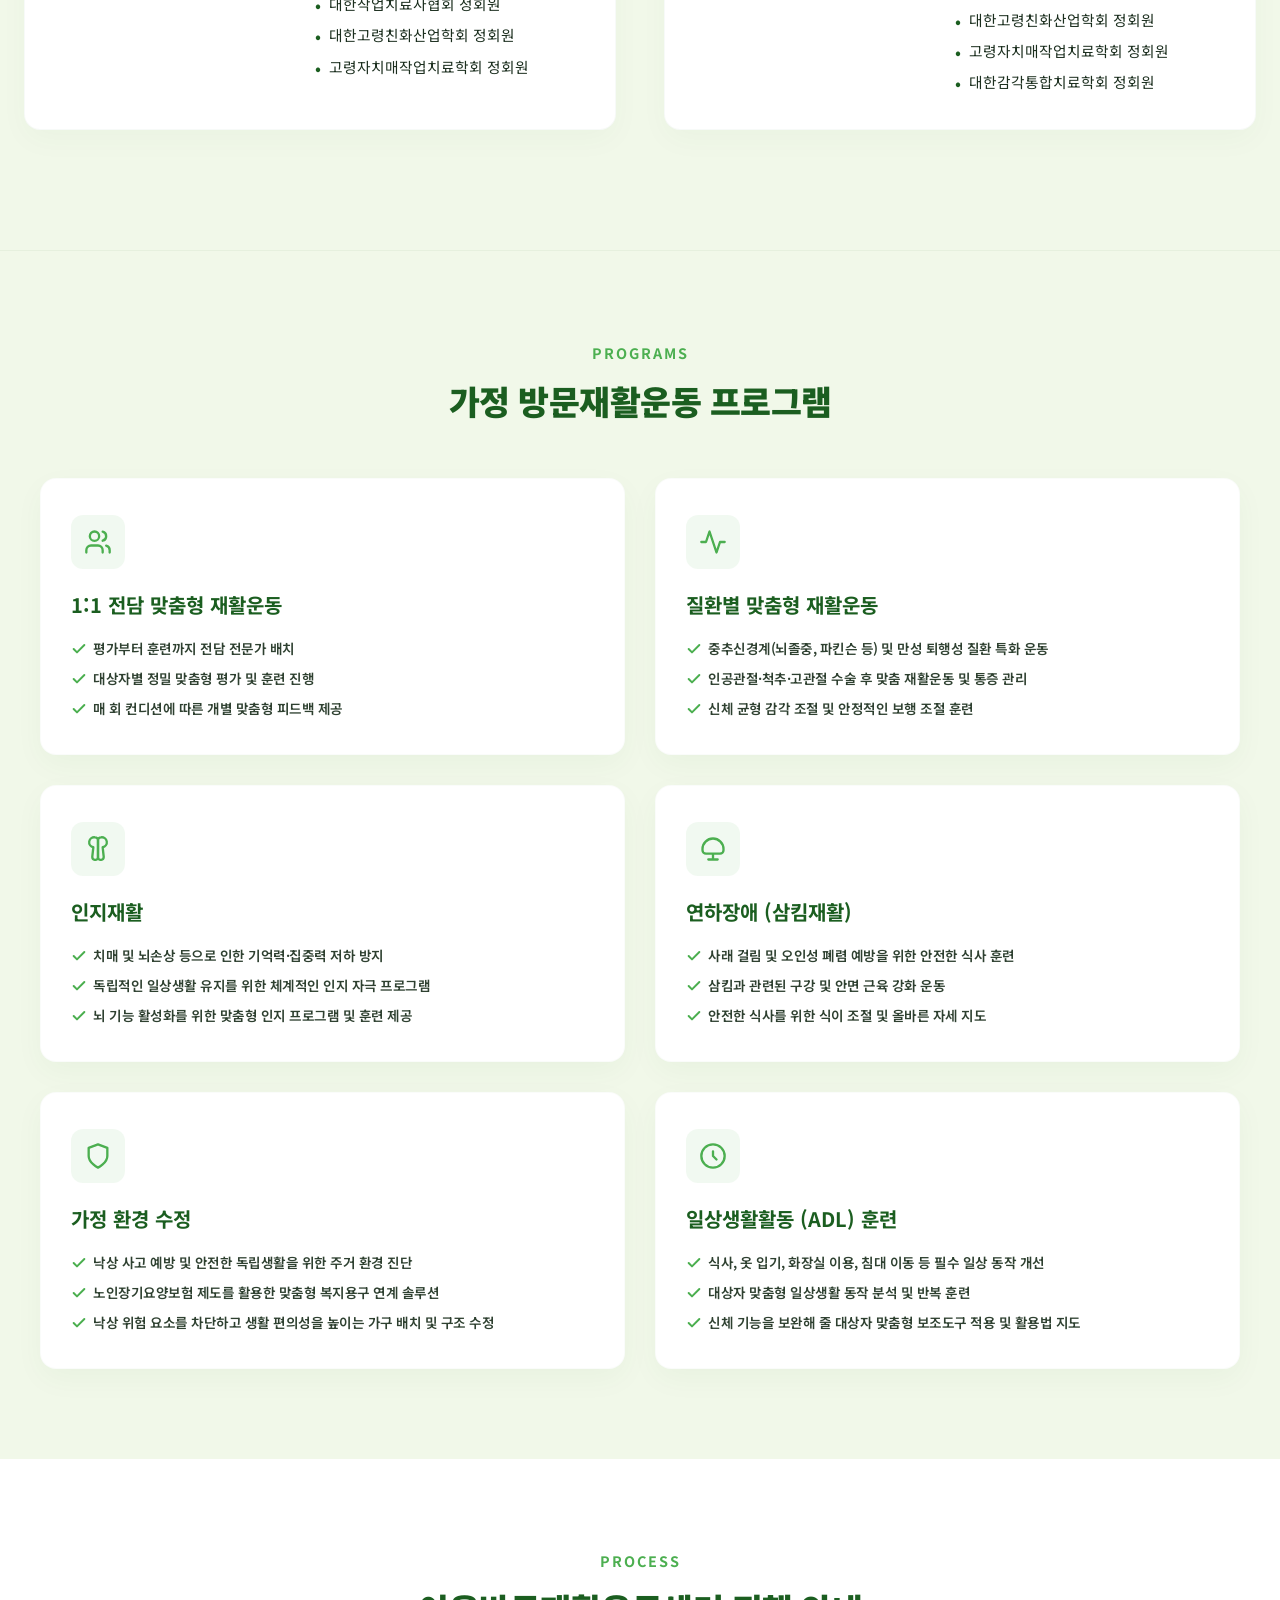
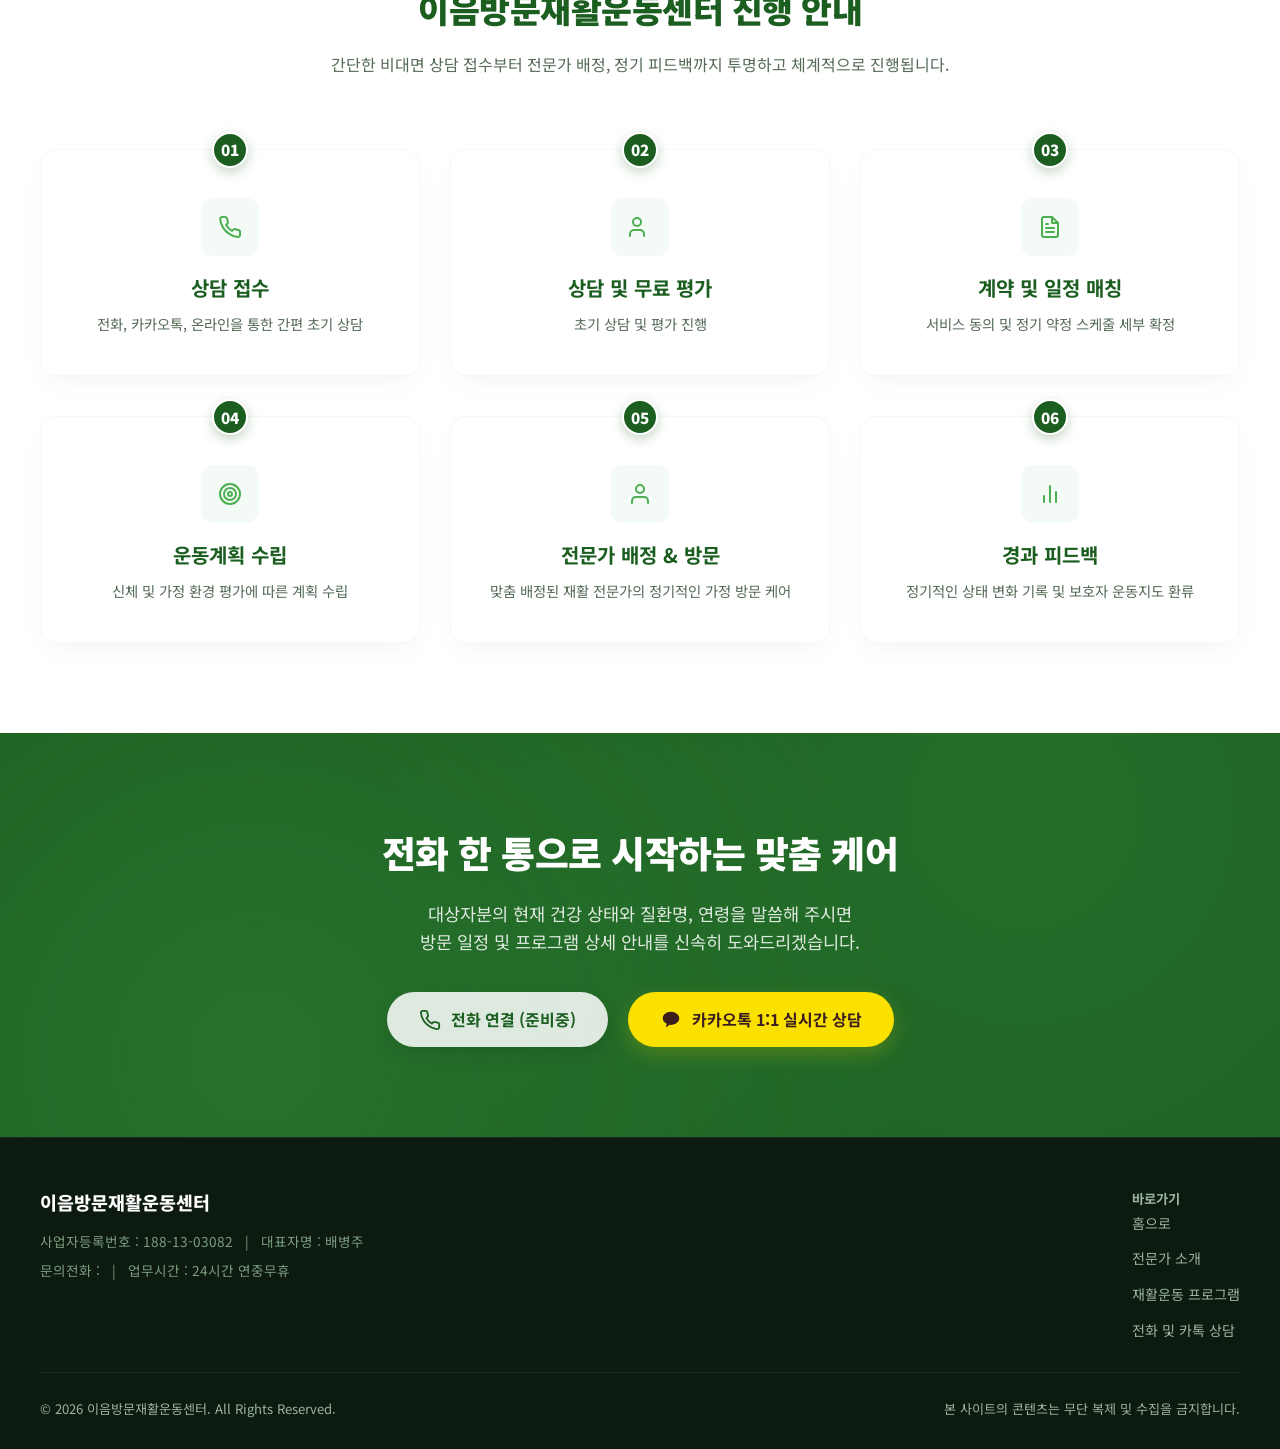
==== commit 67acf3c7: "Add files via upload" ====
--- a/index.html
+++ b/index.html
@@ -219,13 +219,13 @@
         </div>
       </div>
 
-      <!-- 전문가 2: 김혜민 작업치료사 (실제 약력 및 신규 학회 추가) -->
+      <!-- 전문가 2: 김혜민 팀장 | 작업치료사 (실제 약력 및 직함 변경) -->
       <div class="expert-profile-card">
         <div class="expert-profile-left">
-          <img src="images/director2.png" alt="김혜민 작업치료사" class="expert-profile-img">
+          <img src="images/director2.png" alt="김혜민 팀장 | 작업치료사" class="expert-profile-img">
         </div>
         <div class="expert-profile-right">
-          <h2 class="expert-profile-name">김혜민 <span class="director-card-role-title">작업치료사</span></h2>
+          <h2 class="expert-profile-name">김혜민 <span class="director-card-role-title">팀장 | 작업치료사</span></h2>
           <hr class="modal-separator">
           
           <div class="modal-detail-group">
--- a/style.css
+++ b/style.css
@@ -0,0 +1,1131 @@
+@import url('https://fonts.googleapis.com/css2?family=Inter:wght@300;400;500;600;700&family=Noto+Sans+KR:wght@300;400;500;700;900&display=swap');
+
+/* CSS Variables - Green Forest Theme */
+:root {
+  --primary-color: #1b5e20;     /* 신뢰의 다크 포레스트 그린 */
+  --primary-hover: #2e7d32;
+  --secondary-color: #4caf50;   /* 싱그러운 나뭇잎 스카이 그린 */
+  --accent-color: #ff9800;      /* 포인트 오렌지 컬러 */
+  --bg-primary: #ffffff;
+  --bg-secondary: #f1f8e9;     /* 아주 연한 올리브 그린조의 배경 */
+  --text-primary: #1b2e1e;     /* 가독성 높은 차분한 다크 포레스트 블랙 */
+  --text-secondary: #556b57;   /* 올리브 그레이 */
+  --text-light: #8ea690;
+  --white: #ffffff;
+  --card-shadow: 0 10px 30px -10px rgba(27, 94, 32, 0.08);
+  --hover-shadow: 0 20px 40px -15px rgba(27, 94, 32, 0.15);
+  --transition-smooth: all 0.4s cubic-bezier(0.16, 1, 0.3, 1);
+  --border-radius: 16px;
+  --font-family: 'Noto Sans KR', 'Inter', sans-serif;
+}
+
+/* Reset */
+* {
+  margin: 0;
+  padding: 0;
+  box-sizing: border-box;
+  outline: none;
+}
+
+html {
+  scroll-behavior: smooth;
+  font-family: var(--font-family);
+  color: var(--text-primary);
+  background-color: var(--bg-primary);
+  font-size: 16px;
+}
+
+body {
+  line-height: 1.6;
+  overflow-x: hidden;
+}
+
+a {
+  text-decoration: none;
+  color: inherit;
+}
+
+li {
+  list-style: none;
+}
+
+img {
+  max-width: 100%;
+  height: auto;
+  display: block;
+}
+
+/* Header & Glassmorphism GNB */
+header {
+  position: fixed;
+  top: 0;
+  left: 0;
+  width: 100%;
+  z-index: 1000;
+  background: rgba(255, 255, 255, 0.85);
+  backdrop-filter: blur(12px);
+  -webkit-backdrop-filter: blur(12px);
+  border-bottom: 1px solid rgba(27, 94, 32, 0.06);
+  transition: var(--transition-smooth);
+}
+
+header.scrolled {
+  background: rgba(255, 255, 255, 0.95);
+  box-shadow: 0 4px 20px rgba(0, 0, 0, 0.03);
+  padding: 4px 0;
+}
+
+.nav-container {
+  max-width: 1200px;
+  margin: 0 auto;
+  padding: 2px 24px;
+  display: flex;
+  justify-content: space-between;
+  align-items: center;
+}
+
+.logo {
+  display: flex;
+  align-items: center;
+}
+
+.header-logo-img {
+  height: 75px;
+  width: auto;
+  display: block;
+}
+
+.nav-menu {
+  display: flex;
+  gap: 32px;
+  align-items: center;
+}
+
+.nav-link {
+  font-weight: 500;
+  color: var(--text-primary);
+  position: relative;
+  padding: 8px 0;
+  transition: var(--transition-smooth);
+}
+
+.nav-link:hover {
+  color: var(--primary-color);
+}
+
+.nav-link::after {
+  content: '';
+  position: absolute;
+  bottom: 0;
+  left: 0;
+  width: 0;
+  height: 2px;
+  background-color: var(--primary-color);
+  transition: var(--transition-smooth);
+}
+
+.nav-link:hover::after {
+  width: 100%;
+}
+
+.nav-cta {
+  background-color: var(--primary-color);
+  color: var(--white);
+  padding: 10px 22px;
+  border-radius: 50px;
+  font-weight: 700;
+  font-size: 0.95rem;
+  display: flex;
+  align-items: center;
+  gap: 8px;
+  box-shadow: 0 4px 12px rgba(27, 94, 32, 0.2);
+  transition: var(--transition-smooth);
+}
+
+.nav-cta:hover {
+  background-color: var(--primary-hover);
+  transform: translateY(-2px);
+  box-shadow: 0 6px 18px rgba(27, 94, 32, 0.3);
+}
+
+/* Mobile Menu Toggle */
+.menu-toggle {
+  display: none;
+  flex-direction: column;
+  gap: 6px;
+  cursor: pointer;
+}
+
+.menu-toggle span {
+  width: 28px;
+  height: 3px;
+  background-color: var(--primary-color);
+  border-radius: 2px;
+  transition: var(--transition-smooth);
+}
+
+/* Hero / Home Section (대시보드 형태로 풀-히어로 홈 구성) */
+.hero-section {
+  padding: 100px 24px 20px 24px; /* 한 화면 배치를 위해 상하 간격 축소 */
+  background: radial-gradient(circle at 10% 20%, rgba(76, 175, 80, 0.08) 0%, rgba(255, 255, 255, 0) 60%),
+              linear-gradient(135deg, #f1f8e9 0%, #ffffff 100%);
+  position: relative;
+  overflow: hidden;
+  min-height: 100vh;
+  display: flex;
+  align-items: center;
+}
+
+.hero-container {
+  max-width: 1200px;
+  margin: 0 auto;
+  width: 100%;
+}
+
+.hero-content {
+  width: 100%;
+}
+
+.hero-subtitle {
+  color: var(--primary-color);
+  font-weight: 700;
+  font-size: 1.15rem;
+  letter-spacing: 2px;
+  margin-bottom: 10px;
+  display: block;
+  text-align: center;
+}
+
+.hero-title {
+  font-size: 2.3rem; /* 글자 크기 2.8rem -> 2.3rem 축소하여 높이 대폭 절감 */
+  font-weight: 900;
+  color: var(--primary-color);
+  margin-bottom: 20px; /* 여백 32px -> 20px 축소 */
+  line-height: 1.35;
+  letter-spacing: -1px;
+  word-break: keep-all;
+  text-align: center;
+}
+
+/* 2단 대시보드 */
+.home-dashboard {
+  display: grid;
+  grid-template-columns: 1fr 1fr;
+  gap: 20px; /* 갭 36px -> 20px 축소 */
+  margin-bottom: 20px; /* 여백 36px -> 20px 축소 */
+  align-items: stretch;
+}
+
+/* 좌측 영역: 3대 강점 강조 (파스텔 그린 카드화) */
+.home-left-col {
+  display: flex;
+  flex-direction: column;
+}
+
+.home-pride-box {
+  background-color: #e8f5e9;
+  border-radius: var(--border-radius);
+  padding: 20px; /* 패딩 28px -> 20px 축소 */
+  border: 1px solid rgba(76, 175, 80, 0.2);
+  box-shadow: var(--card-shadow);
+  display: flex;
+  flex-direction: column;
+  height: 100%;
+}
+
+.home-pride-box h3 {
+  font-size: 1.15rem; /* 크기 1.25rem -> 1.15rem 조절 */
+  font-weight: 900;
+  color: var(--primary-color);
+  margin-bottom: 12px; /* 여백 20px -> 12px 축소 */
+  border-left: 4px solid var(--secondary-color);
+  padding-left: 10px;
+  text-align: left;
+}
+
+.home-pride-list {
+  display: flex;
+  flex-direction: column;
+  justify-content: space-between;
+  gap: 12px;
+  flex-grow: 1;
+}
+
+.home-pride-list li {
+  display: flex;
+  gap: 14px;
+  align-items: flex-start;
+  text-align: left;
+  background-color: var(--white);
+  padding: 16px 20px;
+  border-radius: 12px;
+  box-shadow: 0 4px 15px rgba(27, 94, 32, 0.03);
+  border: 1px solid rgba(27, 94, 32, 0.02);
+  transition: var(--transition-smooth);
+  flex-grow: 1;
+}
+
+.home-pride-list li:hover {
+  transform: translateY(-2px);
+  border-color: rgba(76, 175, 80, 0.15);
+  box-shadow: 0 8px 20px rgba(27, 94, 32, 0.08);
+}
+
+.pride-icon-badge {
+  width: 32px; /* 배지 크기 38px -> 32px 축소 */
+  height: 32px;
+  border-radius: 50%;
+  background-color: rgba(76, 175, 80, 0.1);
+  color: var(--primary-color);
+  display: flex;
+  align-items: center;
+  justify-content: center;
+  flex-shrink: 0;
+  margin-top: 1px;
+}
+
+.pride-icon-badge svg {
+  width: 18px;
+  height: 18px;
+}
+
+.pride-text {
+  display: flex;
+  flex-direction: column;
+}
+
+.pride-text strong {
+  font-size: 1.1rem; /* 타이틀 크기 1.05rem -> 1.1rem 상향 강조 */
+  color: var(--primary-color);
+  font-weight: 700;
+  margin-bottom: 6px; /* 줄바꿈 텍스트와의 구분을 위해 6px로 상향 */
+}
+
+.pride-text p {
+  font-size: 0.95rem; /* 본문 크기 0.88rem -> 0.95rem 대폭 상향 */
+  color: #2e4030; /* 흐릿한 회색 대신 진하고 가독성 높은 어두운 톤 */
+  font-weight: 500; /* 조금 더 굵게 설정해 뚜렷하게 노출 */
+  line-height: 1.6; /* 줄바꿈 텍스트의 쾌적함을 위해 1.6으로 넓힘 */
+  margin: 0;
+  word-break: keep-all;
+}
+
+/* 우측 영역: 추천 대상자 */
+.home-right-col {
+  display: flex;
+  flex-direction: column;
+}
+
+.home-target-box {
+  background-color: var(--white);
+  border-radius: var(--border-radius);
+  padding: 20px; /* 패딩 28px -> 20px 축소 */
+  border: 1px solid rgba(27, 94, 32, 0.04);
+  box-shadow: var(--card-shadow);
+  height: 100%;
+  display: flex;
+  flex-direction: column;
+}
+
+.home-target-box h3 {
+  font-size: 1.15rem; /* 크기 1.25rem -> 1.15rem 조절 */
+  font-weight: 900;
+  color: var(--primary-color);
+  margin-bottom: 12px; /* 여백 20px -> 12px 축소 */
+  border-left: 4px solid var(--secondary-color);
+  padding-left: 10px;
+  text-align: left;
+}
+
+.home-target-list {
+  display: grid;
+  grid-template-columns: 1fr;
+  gap: 6px; /* 갭 10px -> 6px 축소 */
+  flex-grow: 1;
+}
+
+.home-target-list li {
+  display: flex;
+  align-items: center;
+  gap: 10px; /* 갭 14px -> 10px 축소 */
+  padding: 6px 12px; /* 패딩 8px 14px -> 6px 12px 축소 */
+  background-color: rgba(76, 175, 80, 0.02);
+  border-radius: 10px;
+  border: 1px solid rgba(27, 94, 32, 0.02);
+  text-align: left;
+  transition: var(--transition-smooth);
+}
+
+.home-target-list li:hover {
+  background-color: rgba(76, 175, 80, 0.06);
+  border-color: rgba(76, 175, 80, 0.1);
+  transform: translateX(4px);
+}
+
+.target-num-badge {
+  width: 24px; /* 배지 크기 28px -> 24px 축소 */
+  height: 24px;
+  border-radius: 50%;
+  background-color: rgba(76, 175, 80, 0.1);
+  color: var(--primary-color);
+  font-weight: 900;
+  font-size: 0.8rem;
+  display: flex;
+  align-items: center;
+  justify-content: center;
+  flex-shrink: 0;
+}
+
+.target-text {
+  display: flex;
+  flex-direction: column;
+}
+
+.target-text strong {
+  font-size: 1.05rem; /* 소제목 크기 0.95rem -> 1.05rem 상향 */
+  color: var(--primary-color);
+  font-weight: 700;
+}
+
+.target-text p {
+  font-size: 0.88rem; /* 본문 크기 0.82rem -> 0.88rem 상향 */
+  color: #2e4030; /* 가독성 높은 짙은 블랙톤 */
+  font-weight: 500;
+  margin: 1px 0 0 0;
+}
+
+/* 하단 CTA 바 */
+.home-cta-bar {
+  border-top: 1px solid rgba(27, 94, 32, 0.08);
+  padding-top: 16px; /* 패딩 24px -> 16px 축소 */
+  display: flex;
+  flex-direction: column;
+  align-items: center;
+  gap: 8px; /* 갭 12px -> 8px 축소 */
+}
+
+.hero-buttons {
+  display: flex;
+  justify-content: center;
+  gap: 16px;
+  flex-wrap: wrap;
+}
+
+.hero-btn {
+  padding: 12px 26px; /* 패딩 14px 28px -> 12px 26px 축소 */
+  font-size: 0.95rem;
+  border-radius: 50px;
+  font-weight: 700;
+  display: inline-flex;
+  align-items: center;
+  justify-content: center;
+  gap: 8px;
+  transition: var(--transition-smooth);
+}
+
+.hero-buttons .btn-primary {
+  background-color: var(--primary-color);
+  color: var(--white);
+  box-shadow: 0 6px 18px rgba(27, 94, 32, 0.2);
+}
+
+.hero-buttons .btn-primary:hover {
+  background-color: var(--primary-hover);
+  transform: translateY(-2px);
+  box-shadow: 0 10px 24px rgba(27, 94, 32, 0.3);
+}
+
+.hero-buttons .btn-secondary {
+  background: linear-gradient(135deg, #fae100 0%, #f3c300 100%);
+  color: #3c1e1e;
+  box-shadow: 0 6px 18px rgba(250, 225, 0, 0.2);
+}
+
+.hero-buttons .btn-secondary:hover {
+  transform: translateY(-2px);
+  box-shadow: 0 10px 24px rgba(250, 225, 0, 0.35);
+}
+
+.hero-phone-text {
+  font-size: 1.05rem;
+  color: var(--text-primary);
+  font-weight: 500;
+  margin: 0;
+}
+
+.hero-phone-text strong {
+  color: var(--primary-color);
+  font-weight: 900;
+}
+
+/* Director Profile Section (전문가 소개 섹션) */
+.director-section {
+  padding: 120px 24px;
+  background-color: var(--bg-secondary);
+  position: relative;
+  overflow: hidden;
+  border-bottom: 1px solid rgba(27, 94, 32, 0.05);
+  min-height: calc(100vh - 80px);
+  display: flex;
+  flex-direction: column;
+  justify-content: center;
+}
+
+/* Expert Profile 2-Column Grid Layout */
+.expert-profile-grid {
+  display: grid;
+  grid-template-columns: repeat(2, 1fr);
+  gap: 48px;
+  max-width: 1440px;
+  margin: 0 auto;
+  width: 100%;
+}
+
+.expert-profile-card {
+  display: flex;
+  gap: 36px;
+  align-items: center;
+  background-color: var(--white);
+  padding: 36px;
+  border-radius: var(--border-radius);
+  box-shadow: 0 10px 30px rgba(27, 94, 32, 0.03);
+  border: 1px solid rgba(27, 94, 32, 0.03);
+}
+
+.expert-profile-left {
+  flex-shrink: 0;
+  width: 42%;
+  max-width: 260px;
+}
+
+.expert-profile-img {
+  width: 100%;
+  border-radius: 16px;
+  object-fit: cover;
+  box-shadow: 0 8px 24px rgba(0, 0, 0, 0.08);
+}
+
+.expert-profile-right {
+  flex-grow: 1;
+  text-align: left;
+}
+
+.expert-profile-name {
+  font-size: 1.5rem;
+  font-weight: 900;
+  color: var(--primary-color);
+  margin-bottom: 12px;
+  margin-top: 0;
+}
+
+.director-card-role-title {
+  font-size: 0.95rem;
+  font-weight: 500;
+  color: var(--text-secondary);
+  background-color: rgba(27, 94, 32, 0.05);
+  padding: 2px 8px;
+  border-radius: 4px;
+  margin-left: 8px;
+}
+
+.modal-separator {
+  border: none;
+  border-top: 1px solid rgba(27, 94, 32, 0.1);
+  margin-bottom: 24px;
+  margin-top: 8px;
+}
+
+.modal-detail-group h4 {
+  font-size: 1.1rem;
+  font-weight: 800;
+  color: var(--primary-color);
+  margin-bottom: 12px;
+  margin-top: 0;
+}
+
+.modal-detail-list {
+  list-style: none;
+  padding-left: 0;
+  margin: 0;
+  display: flex;
+  flex-direction: column;
+  gap: 10px;
+}
+
+.modal-detail-list li {
+  font-size: 0.92rem;
+  color: var(--text-primary);
+  line-height: 1.45;
+  position: relative;
+  padding-left: 14px;
+}
+
+.modal-detail-list li::before {
+  content: "•";
+  color: var(--primary-color);
+  font-size: 1.1rem;
+  position: absolute;
+  left: 0;
+  top: -1px;
+}
+
+/* Sections Common */
+section {
+  padding: 90px 24px;
+}
+
+.section-bg {
+  background-color: var(--bg-secondary);
+}
+
+.section-header {
+  text-align: center;
+  max-width: 750px;
+  margin: 0 auto 50px auto;
+}
+
+.section-subtitle {
+  color: var(--secondary-color);
+  font-weight: 700;
+  font-size: 0.9rem;
+  text-transform: uppercase;
+  letter-spacing: 2px;
+  margin-bottom: 10px;
+  display: block;
+}
+
+.section-title {
+  font-size: 2.1rem;
+  font-weight: 900;
+  color: var(--primary-color);
+  margin-bottom: 16px;
+  letter-spacing: -0.5px;
+}
+
+.section-desc {
+  font-size: 1rem;
+  color: var(--text-secondary);
+  word-break: keep-all;
+  line-height: 1.7;
+}
+
+/* Service Section - Grid of 5 Cards */
+.services-grid {
+  max-width: 1200px;
+  margin: 0 auto;
+  display: grid;
+  grid-template-columns: repeat(2, 1fr); /* 2열 배치로 가로폭 확장 */
+  gap: 30px;
+}
+
+.service-card {
+  background-color: var(--white);
+  padding: 36px 30px;
+  border-radius: var(--border-radius);
+  box-shadow: 0 10px 30px rgba(27, 94, 32, 0.04);
+  border: 1px solid rgba(27, 94, 32, 0.02);
+  transition: var(--transition-smooth);
+  position: relative;
+  overflow: hidden;
+}
+
+.service-card::before {
+  content: '';
+  position: absolute;
+  top: 0;
+  left: 0;
+  width: 4px;
+  height: 0;
+  background-color: var(--secondary-color);
+  transition: var(--transition-smooth);
+}
+
+.service-card:hover {
+  transform: translateY(-6px);
+  box-shadow: 0 20px 40px rgba(27, 94, 32, 0.1);
+}
+
+.service-card:hover::before {
+  height: 100%;
+}
+
+.service-icon-box {
+  width: 54px;
+  height: 54px;
+  border-radius: 12px;
+  background-color: rgba(76, 175, 80, 0.08);
+  color: var(--secondary-color);
+  display: flex;
+  align-items: center;
+  justify-content: center;
+  font-size: 1.6rem;
+  margin-bottom: 20px;
+  transition: var(--transition-smooth);
+}
+
+.service-card:hover .service-icon-box {
+  background-color: var(--primary-color);
+  color: var(--white);
+}
+
+.service-card h3 {
+  font-size: 1.25rem;
+  font-weight: 700;
+  margin-bottom: 18px;
+  color: var(--primary-color);
+}
+
+.service-card p {
+  color: var(--text-secondary);
+  font-size: 0.95rem;
+  margin-bottom: 18px;
+  word-break: keep-all;
+}
+
+.service-list {
+  display: flex;
+  flex-direction: column;
+  gap: 12px;
+}.service-list li {
+  display: flex;
+  align-items: flex-start;
+  gap: 6px;
+  font-size: 0.85rem;
+  color: #2e4030;
+  font-weight: 600;
+  text-align: left;
+  line-height: 1.35;
+  letter-spacing: -0.5px;
+  word-break: keep-all;
+}
+.service-list li svg {
+  color: var(--secondary-color);
+  flex-shrink: 0;
+  margin-top: 2px;
+}
+
+/* Section: Process / Timeline (이렇게 진행됩니다) */
+#process {
+  background-color: var(--bg-primary);
+}
+
+.process-timeline {
+  display: grid;
+  grid-template-columns: repeat(3, 1fr);
+  gap: 40px 30px;
+  max-width: 1200px;
+  margin: 0 auto;
+  padding-top: 20px;
+}
+
+.process-step {
+  background-color: var(--white);
+  border-radius: var(--border-radius);
+  padding: 40px 24px;
+  box-shadow: var(--card-shadow);
+  border: 1px solid rgba(27, 94, 32, 0.04);
+  text-align: center;
+  position: relative;
+  transition: var(--transition-smooth);
+}
+
+.step-num-badge {
+  position: absolute;
+  top: -18px;
+  left: 50%;
+  transform: translateX(-50%);
+  width: 36px;
+  height: 36px;
+  border-radius: 50%;
+  background-color: var(--primary-color);
+  color: var(--white);
+  display: flex;
+  align-items: center;
+  justify-content: center;
+  font-weight: 900;
+  font-size: 0.95rem;
+  box-shadow: 0 4px 12px rgba(27, 94, 32, 0.25);
+  border: 2px solid var(--white);
+}
+
+.step-icon {
+  color: var(--secondary-color);
+  margin: 8px 0 16px 0;
+  display: inline-flex;
+  align-items: center;
+  justify-content: center;
+  background-color: rgba(76, 175, 80, 0.06);
+  width: 58px;
+  height: 58px;
+  border-radius: 12px;
+  transition: var(--transition-smooth);
+}
+
+.process-step:hover .step-icon {
+  background-color: var(--primary-color);
+  color: var(--white);
+}
+
+.process-step h4 {
+  font-size: 1.25rem;
+  font-weight: 700;
+  color: var(--primary-color);
+  margin-bottom: 8px;
+}
+
+.process-step p {
+  font-size: 0.9rem;
+  color: var(--text-secondary);
+  line-height: 1.6;
+  word-break: keep-all;
+}
+
+.process-step:hover {
+  transform: translateY(-5px);
+  box-shadow: var(--hover-shadow);
+  border-color: rgba(76, 175, 80, 0.2);
+}
+
+/* Call to Action Section */
+.cta-section {
+  position: relative;
+  background-color: var(--primary-color);
+  color: var(--white);
+  text-align: center;
+  overflow: hidden;
+}
+
+.cta-section::before {
+  content: '';
+  position: absolute;
+  top: 0;
+  left: 0;
+  width: 100%;
+  height: 100%;
+  background: radial-gradient(circle at 20% 80%, rgba(76, 175, 80, 0.25) 0%, transparent 60%),
+              radial-gradient(circle at 80% 20%, rgba(76, 175, 80, 0.2) 0%, transparent 60%);
+  z-index: 1;
+}
+
+.cta-container {
+  max-width: 800px;
+  margin: 0 auto;
+  position: relative;
+  z-index: 2;
+}
+
+.cta-section h2 {
+  font-size: 2.3rem;
+  font-weight: 900;
+  margin-bottom: 18px;
+  letter-spacing: -0.5px;
+  word-break: keep-all;
+}
+
+.cta-section p {
+  font-size: 1.1rem;
+  color: rgba(255, 255, 255, 0.85);
+  margin-bottom: 36px;
+  word-break: keep-all;
+}
+
+.cta-buttons {
+  display: flex;
+  justify-content: center;
+  gap: 20px;
+  flex-wrap: wrap;
+}
+
+.btn {
+  padding: 15px 32px;
+  border-radius: 50px;
+  font-weight: 700;
+  font-size: 1rem;
+  display: inline-flex;
+  align-items: center;
+  justify-content: center;
+  gap: 10px;
+  transition: var(--transition-smooth);
+}
+
+.cta-phone-btn {
+  background-color: var(--white);
+  color: var(--primary-color);
+  box-shadow: 0 8px 20px rgba(0, 0, 0, 0.12);
+}
+
+.cta-phone-btn:hover {
+  background-color: #f1f5f9;
+  transform: translateY(-3px);
+  box-shadow: 0 12px 25px rgba(0, 0, 0, 0.2);
+}
+
+.cta-kakao-btn {
+  background-color: #fae100;
+  color: #3c1e1e;
+  box-shadow: 0 8px 20px rgba(250, 225, 0, 0.2);
+}
+
+.cta-kakao-btn:hover {
+  background-color: #f3c300;
+  transform: translateY(-3px);
+  box-shadow: 0 12px 25px rgba(250, 225, 0, 0.3);
+}
+
+/* Footer */
+footer {
+  background-color: #0d1a0f;
+  color: #9ab49d;
+  padding: 50px 24px 30px 24px;
+  border-top: 1px solid #1c2b1e;
+}
+
+.footer-container {
+  max-width: 1200px;
+  margin: 0 auto;
+  display: flex;
+  justify-content: space-between;
+  align-items: flex-start;
+  flex-wrap: wrap;
+  gap: 40px;
+  margin-bottom: 30px;
+}
+
+.footer-info {
+  max-width: 500px;
+}
+
+.footer-brand {
+  color: var(--white);
+  font-size: 1.15rem;
+  font-weight: 800;
+  margin-bottom: 12px;
+}
+
+.footer-desc {
+  font-size: 0.92rem;
+  margin-bottom: 18px;
+  line-height: 1.7;
+}
+
+.footer-business-details {
+  font-size: 0.85rem;
+  color: #7b9c7f;
+  line-height: 1.7;
+}
+
+.footer-business-details p {
+  margin-bottom: 6px;
+  word-break: keep-all;
+}
+
+.footer-links {
+  display: flex;
+  gap: 60px;
+}
+
+.footer-link-group h5 {
+  color: var(--white);
+  font-size: 1rem;
+  font-weight: 700;
+  margin-bottom: 16px;
+}
+
+.footer-link-list {
+  display: flex;
+  flex-direction: column;
+  gap: 10px;
+}
+
+.footer-link-list a {
+  font-size: 0.88rem;
+  transition: var(--transition-smooth);
+}
+
+.footer-link-list a:hover {
+  color: var(--white);
+  padding-left: 4px;
+}
+
+.footer-bottom {
+  max-width: 1200px;
+  margin: 0 auto;
+  padding-top: 25px;
+  border-top: 1px solid #1c2b1e;
+  display: flex;
+  justify-content: space-between;
+  align-items: center;
+  flex-wrap: wrap;
+  gap: 20px;
+  font-size: 0.82rem;
+}
+
+/* Reveal On Scroll Animation */
+.reveal {
+  opacity: 0;
+  transform: translateY(40px);
+  transition: opacity 0.8s ease-out, transform 0.8s cubic-bezier(0.16, 1, 0.3, 1);
+}
+
+.reveal.active {
+  opacity: 1;
+  transform: translateY(0);
+}
+
+/* Media Queries */
+@media (max-width: 992px) {
+  .hero-section {
+    min-height: auto; /* 모바일/태블릿 화면 크기에서는 100vh 제한을 풀고 스크롤 활성화 */
+    padding: 110px 24px 50px 24px;
+  }
+  .home-dashboard {
+    grid-template-columns: 1fr;
+    gap: 24px;
+  }
+  
+  .expert-profile-grid {
+    grid-template-columns: 1fr;
+    gap: 30px;
+  }
+  .expert-profile-card {
+    padding: 30px;
+  }
+  .expert-profile-left {
+    width: 42%;
+    max-width: 240px;
+  }
+  
+  .process-timeline {
+    grid-template-columns: repeat(2, 1fr);
+  }
+  .services-grid {
+    grid-template-columns: repeat(2, 1fr);
+  }
+}
+
+@media (max-width: 768px) {
+  html {
+    font-size: 15px;
+  }
+  .hero-section {
+    padding: 105px 20px 40px 20px;
+  }
+  .hero-title {
+    font-size: 1.85rem; /* 모바일 해상도에 맞춰 메인 타이틀 크기 조정 */
+    margin-bottom: 16px;
+  }
+  .director-name {
+    font-size: 2.2rem;
+  }
+  .nav-menu {
+    position: fixed;
+    top: 75px;
+    left: -100%;
+    width: 100%;
+    height: calc(100vh - 75px);
+    background-color: var(--white);
+    flex-direction: column;
+    padding: 40px 24px;
+    gap: 24px;
+    transition: var(--transition-smooth);
+    border-top: 1px solid rgba(27, 94, 32, 0.05);
+    box-shadow: 0 10px 30px rgba(0,0,0,0.05);
+    align-items: flex-start;
+  }
+  .nav-menu.active {
+    left: 0;
+  }
+  .menu-toggle {
+    display: flex;
+  }
+  .menu-toggle.active span:nth-child(1) {
+    transform: rotate(45deg) translate(6px, 6px);
+  }
+  .menu-toggle.active span:nth-child(2) {
+    opacity: 0;
+  }
+  .menu-toggle.active span:nth-child(3) {
+    transform: rotate(-45deg) translate(6px, -6px);
+  }
+  .nav-cta {
+    width: 100%;
+    justify-content: center;
+    margin-top: 20px;
+  }
+  .section-title {
+    font-size: 1.8rem;
+  }
+  .footer-container {
+    flex-direction: column;
+    gap: 30px;
+  }
+  .footer-links {
+    width: 100%;
+    justify-content: space-between;
+    gap: 20px;
+  }
+}
+
+@media (max-width: 640px) {
+  .hero-section {
+    padding: 95px 16px 36px 16px;
+  }
+  .hero-buttons {
+    flex-direction: column;
+    gap: 10px;
+    width: 100%;
+  }
+  .hero-btn {
+    width: 100%;
+    padding: 14px 20px; /* 터치 가독성을 높이기 위해 모바일 패딩 최적화 */
+  }
+  .home-pride-list li {
+    padding: 12px 14px;
+    gap: 10px;
+  }
+  .home-target-list li {
+    padding: 8px 12px;
+  }
+  .profile-cta-buttons {
+    flex-direction: column;
+    gap: 10px;
+  }
+  .profile-cta-btn {
+    width: 100%;
+  }
+  .process-timeline {
+    grid-template-columns: 1fr;
+    gap: 30px;
+  }
+  .services-grid {
+    grid-template-columns: 1fr;
+  }
+  .service-list li {
+    font-size: 0.82rem;
+    letter-spacing: -0.5px;
+  }
+  .expert-profile-card {
+    flex-direction: column;
+    align-items: center;
+    text-align: center;
+    padding: 24px 20px;
+  }
+  .expert-profile-left {
+    width: 55%;
+    max-width: 180px;
+    margin-bottom: 8px;
+  }
+  .expert-profile-name {
+    justify-content: center;
+    display: flex;
+  }
+}
+
+@media (max-width: 992px) {
+  .service-list li {
+    font-size: 0.8rem;
+    letter-spacing: -0.7px;
+  }
+}
+
+
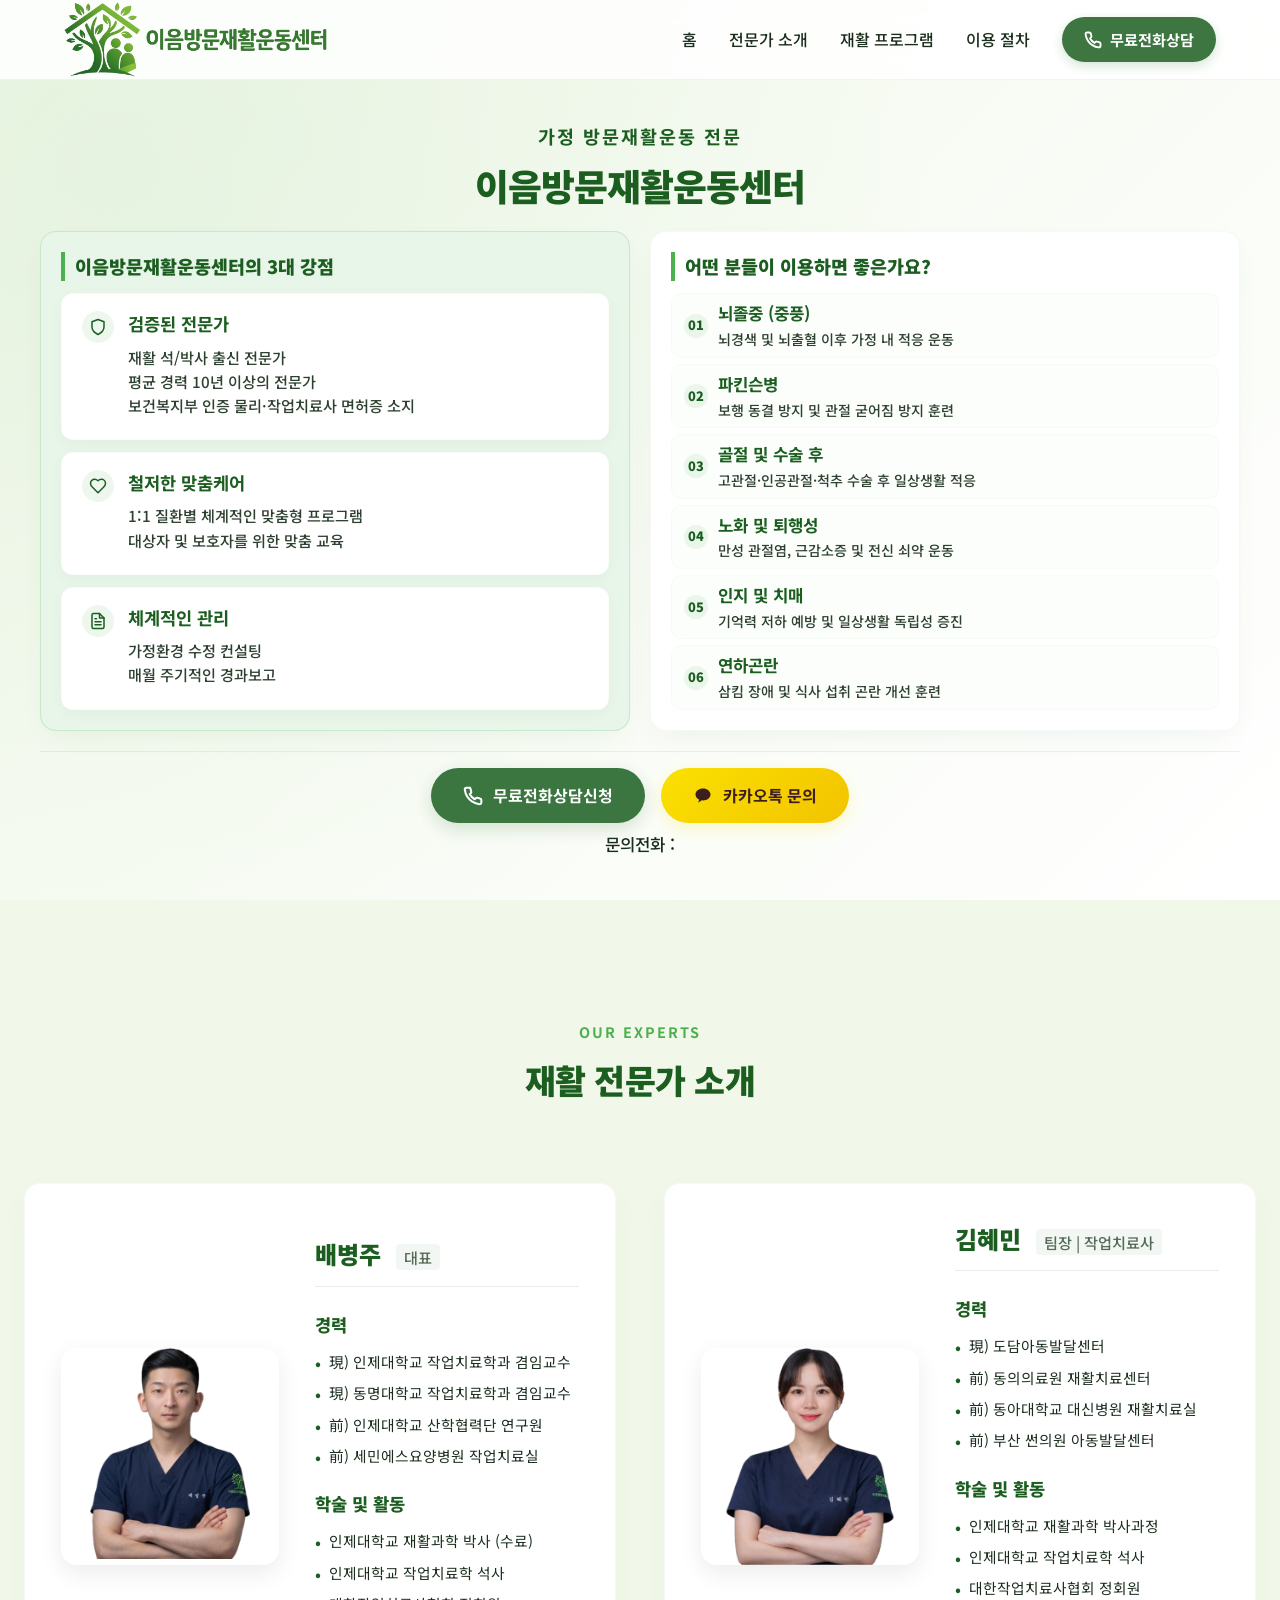
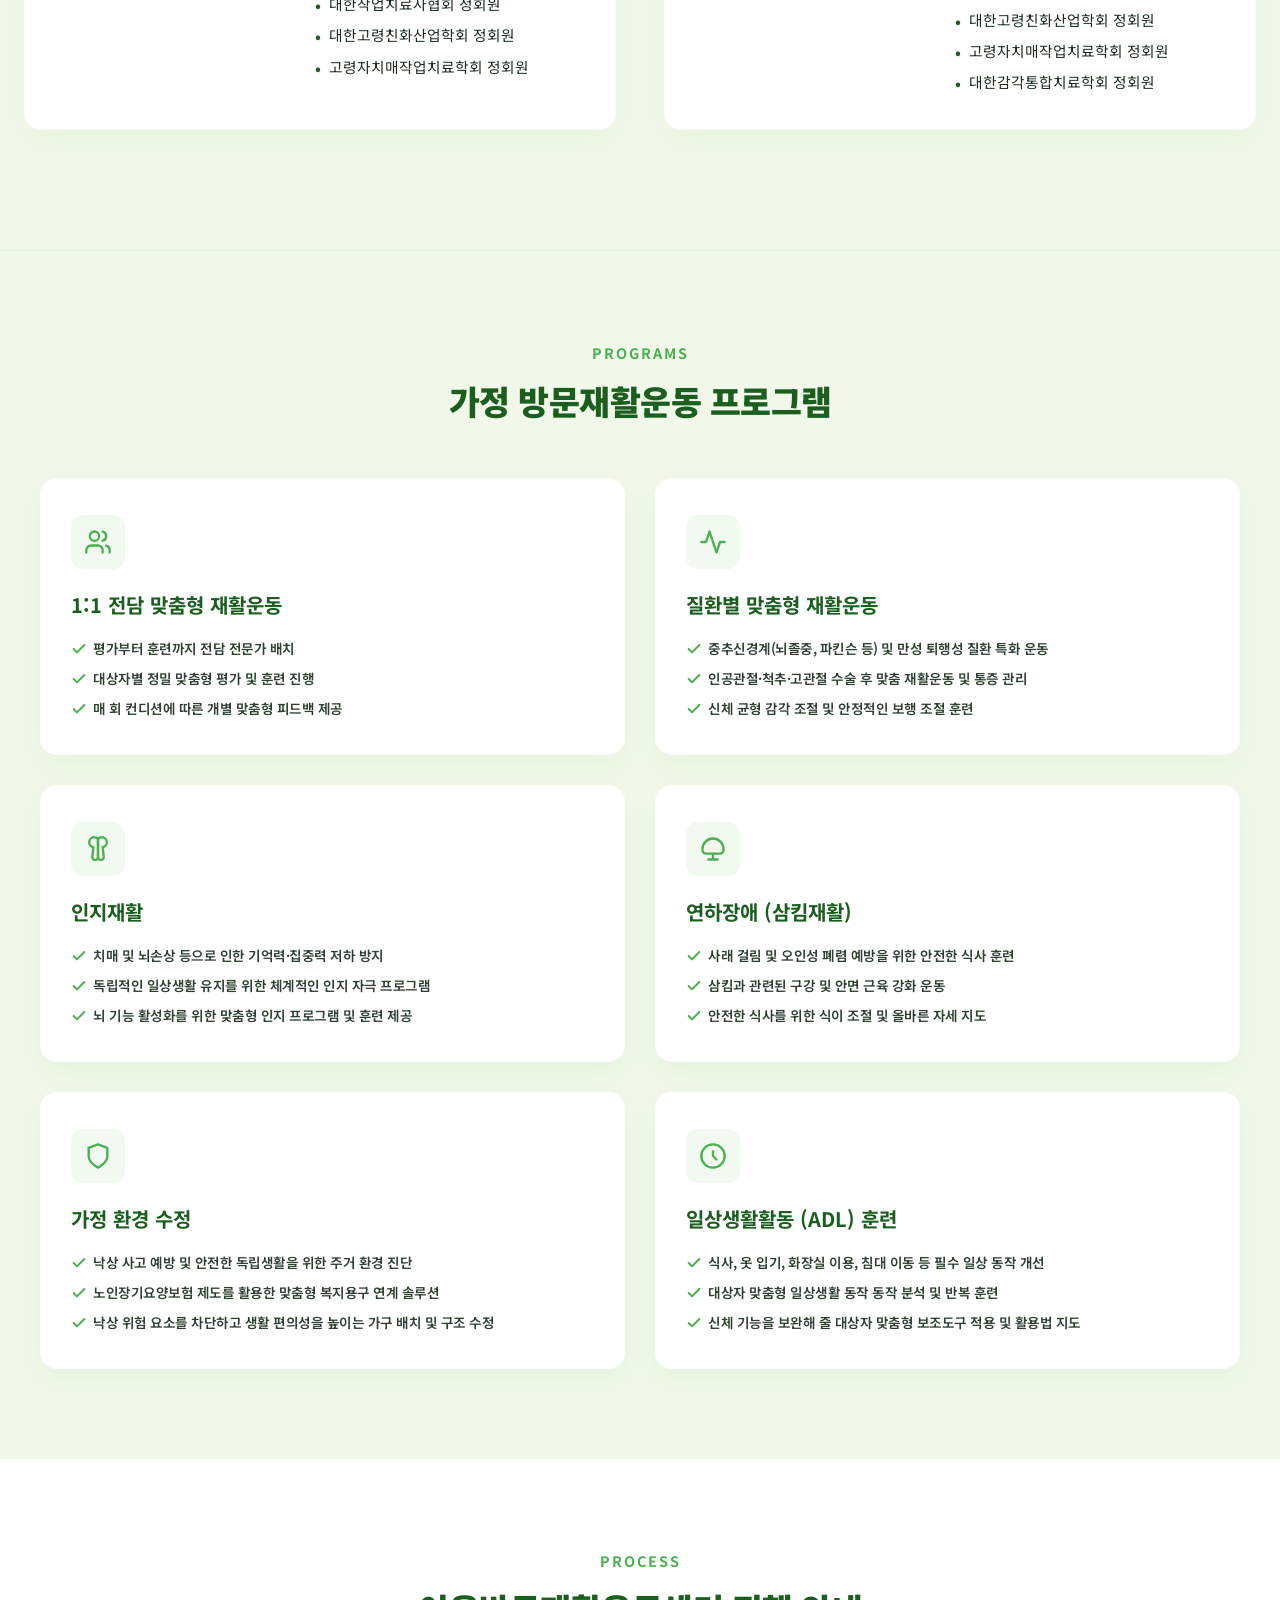
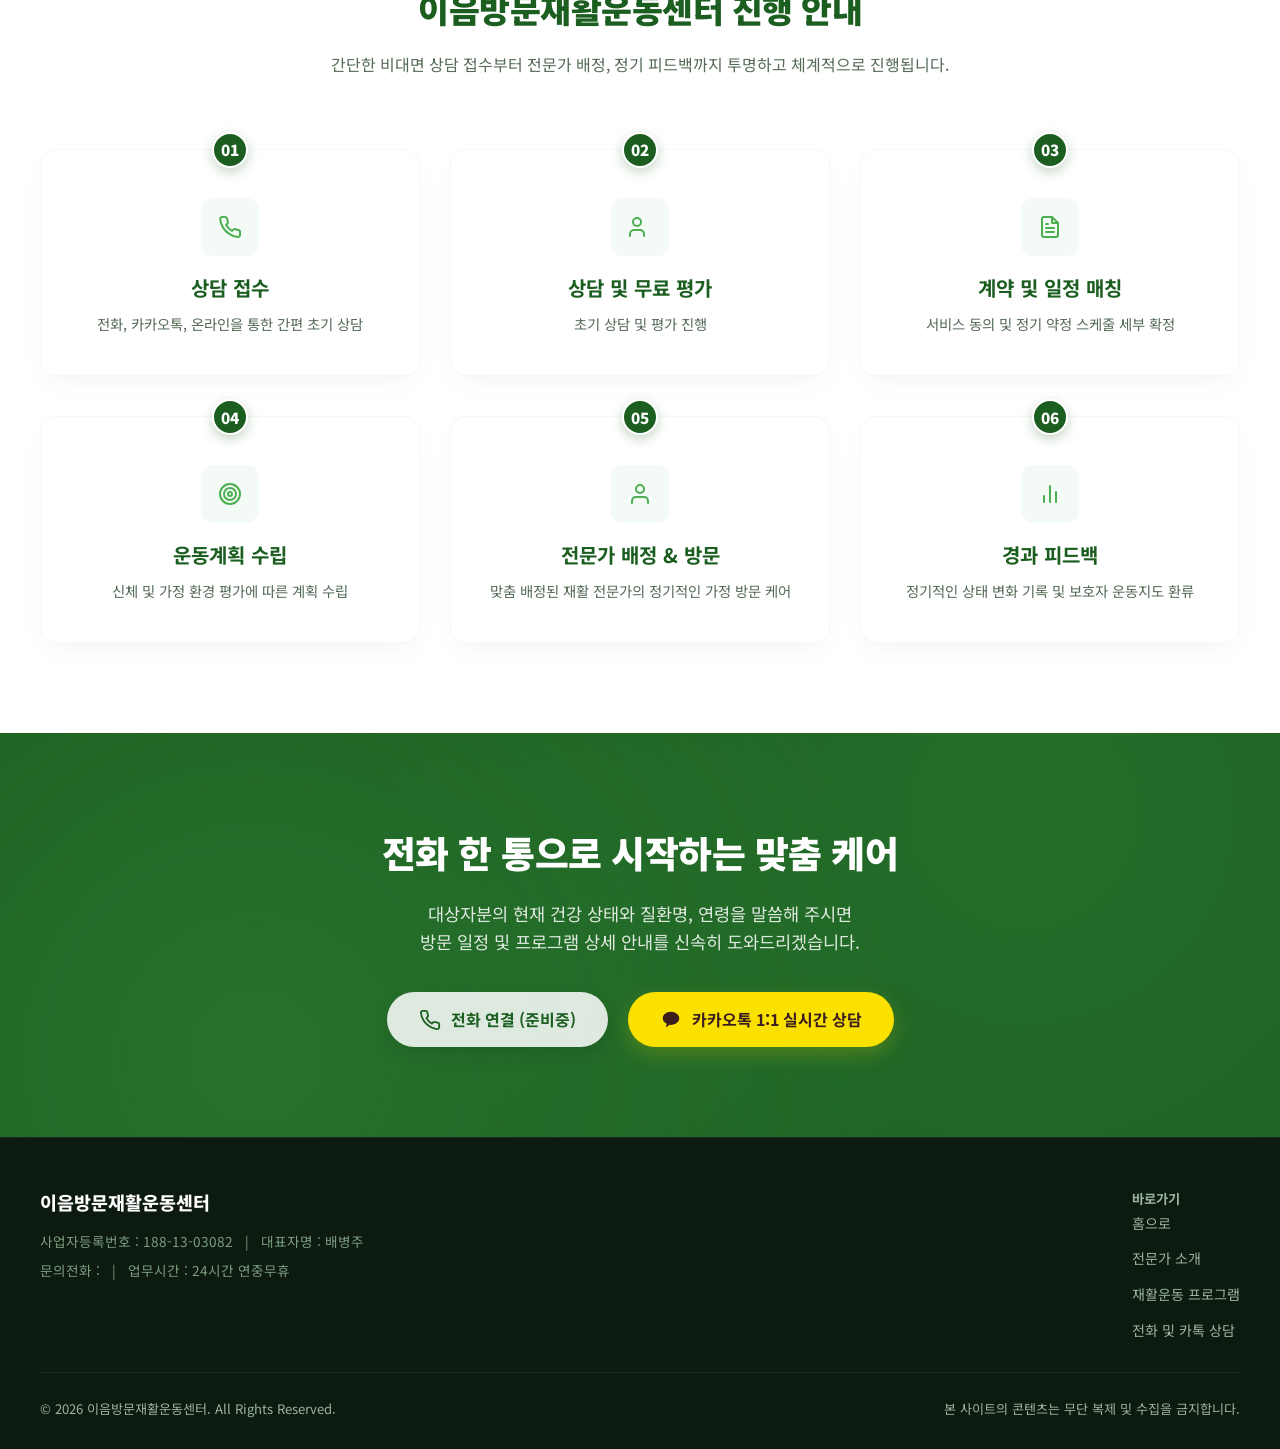
==== commit 3b4dbcb0: "Add files via upload" ====
--- a/index.html
+++ b/index.html
@@ -6,10 +6,10 @@
   <title>이음방문재활운동센터</title>
   <meta name="description" content="가정 방문재활운동 전문, 1:1 맞춤형 재활, 질환별 맞춤 재활, 인지 및 삼킴재활, 가정 환경 수정 솔루션 제공.">
   
-  <!-- Open Graph / KakaoTalk Meta Tags -->
+  <!-- Open Graph / KakaoTalk Meta Tags (GitHub Pages 절대경로 지정완료) -->
   <meta property="og:title" content="이음방문재활운동센터">
   <meta property="og:description" content="가정 방문재활운동 전문, 1:1 맞춤형 재활, 질환별 맞춤 재활">
-  <meta property="og:image" content="images/og_image.png">
+  <meta property="og:image" content="https://eumrehab.github.io/center/images/og_image.png">
   <meta property="og:image:width" content="800">
   <meta property="og:image:height" content="420">
   <meta property="og:type" content="website">
@@ -402,7 +402,7 @@
           </li>
           <li>
             <svg width="16" height="16" viewBox="0 0 24 24" fill="none" stroke="currentColor" stroke-width="3" stroke-linecap="round" stroke-linejoin="round"><path d="M20 6 9 17l-5-5"/></svg>
-            대상자 맞춤형 일상생활 동작 분석 및 반복 훈련
+            대상자 맞춤형 일상생활 동작 동작 분석 및 반복 훈련
           </li>
           <li>
             <svg width="16" height="16" viewBox="0 0 24 24" fill="none" stroke="currentColor" stroke-width="3" stroke-linecap="round" stroke-linejoin="round"><path d="M20 6 9 17l-5-5"/></svg>
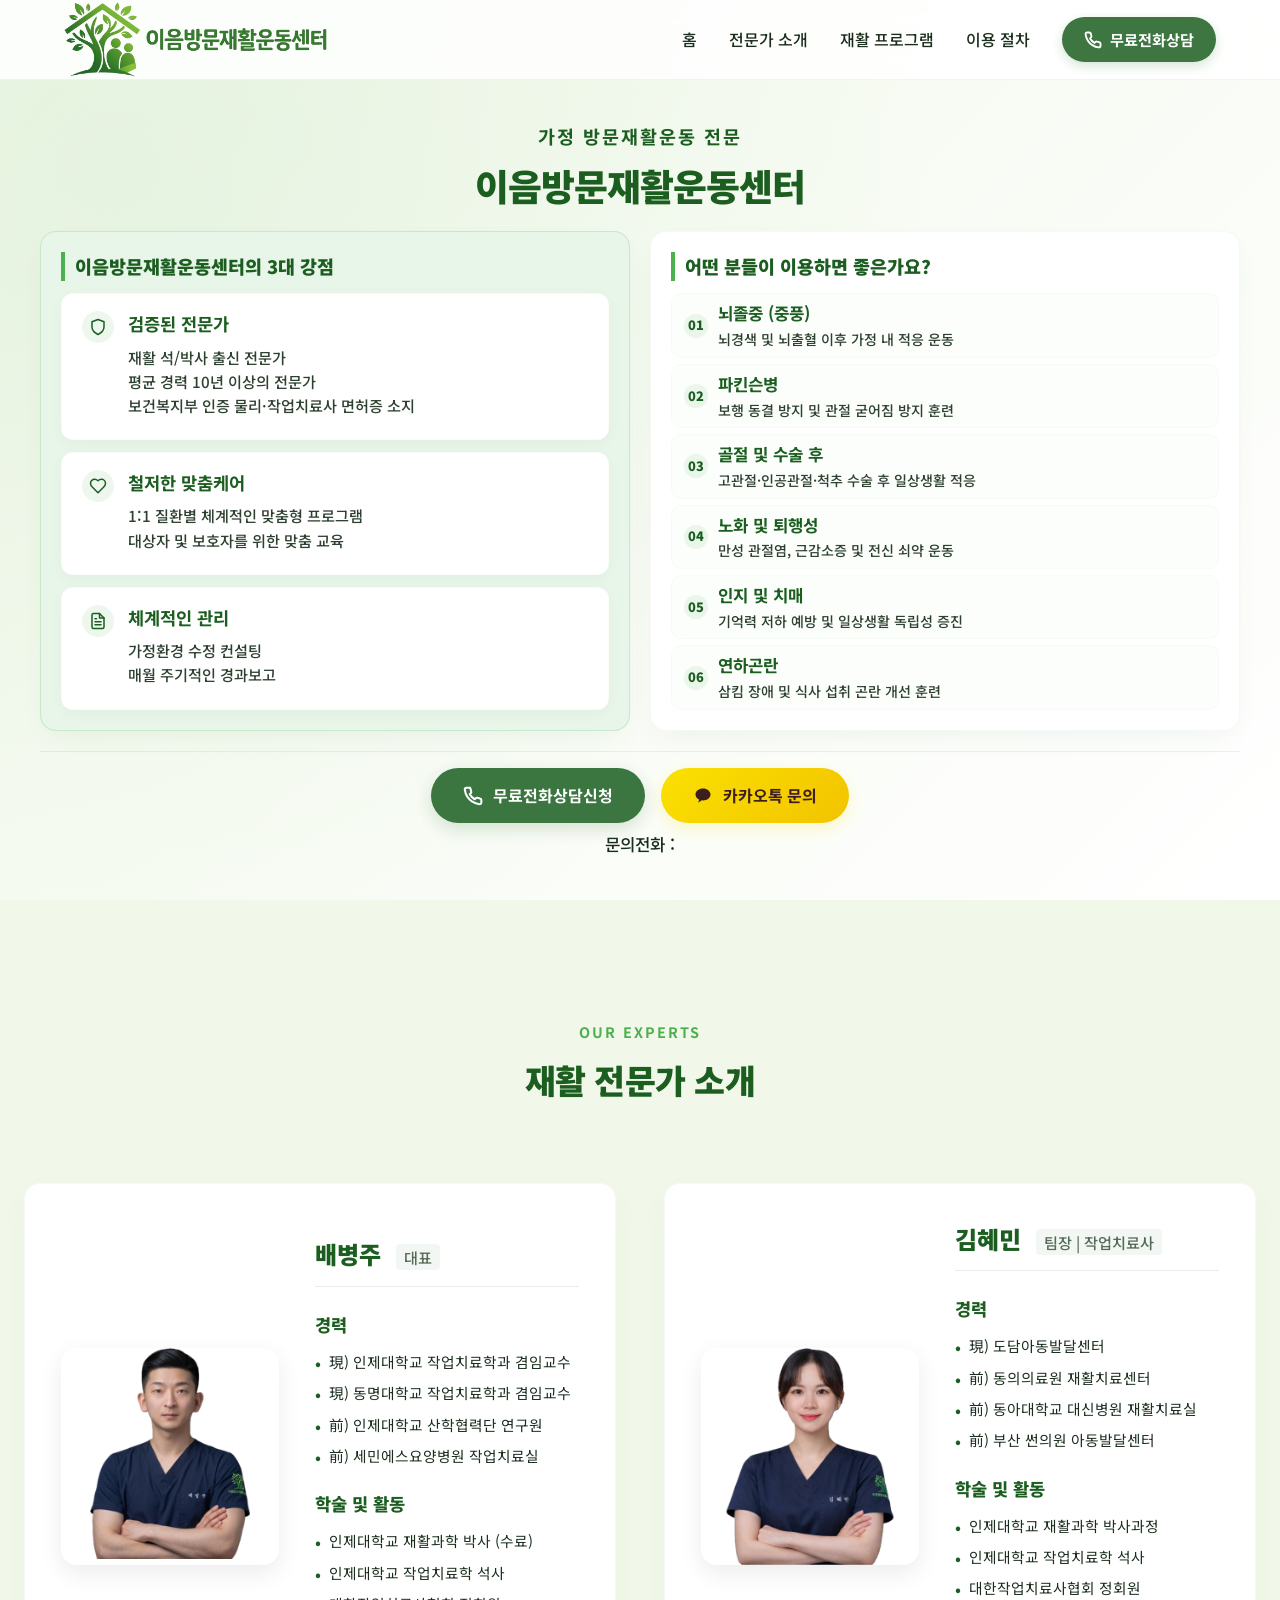
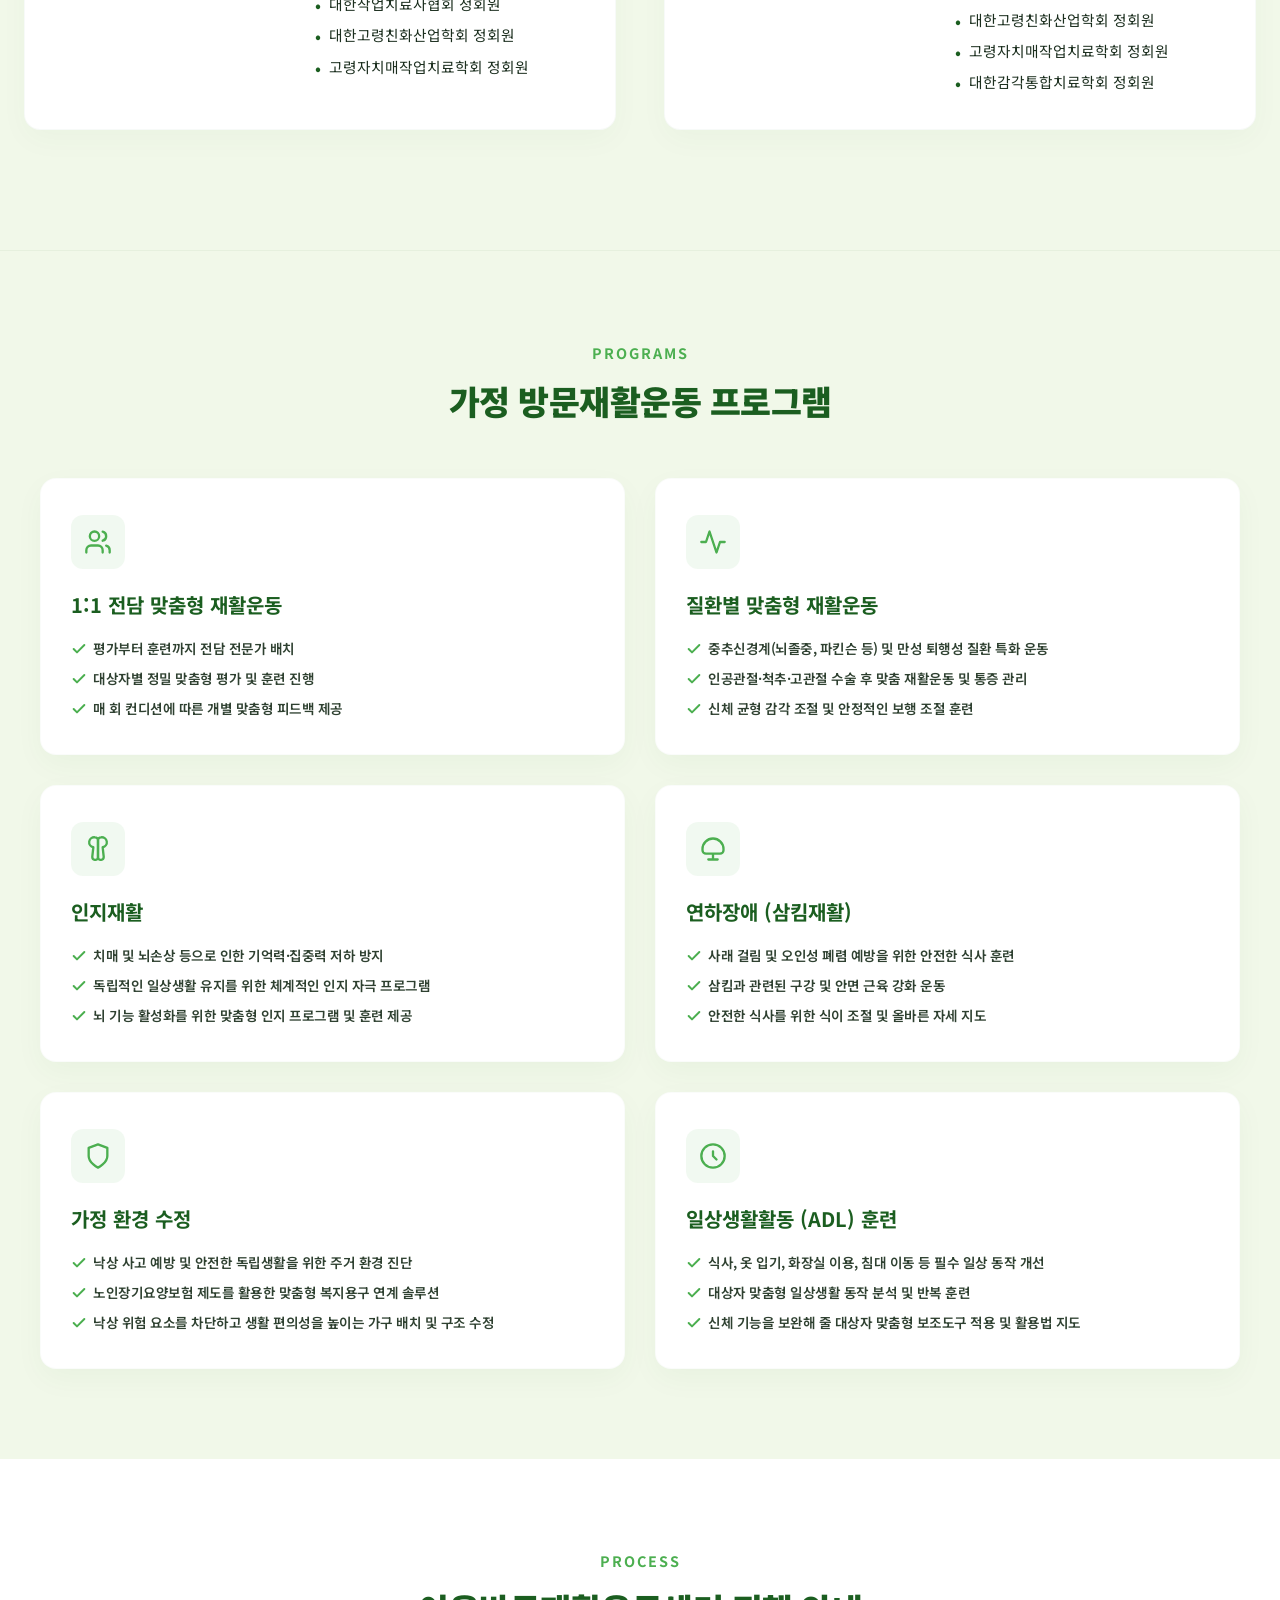
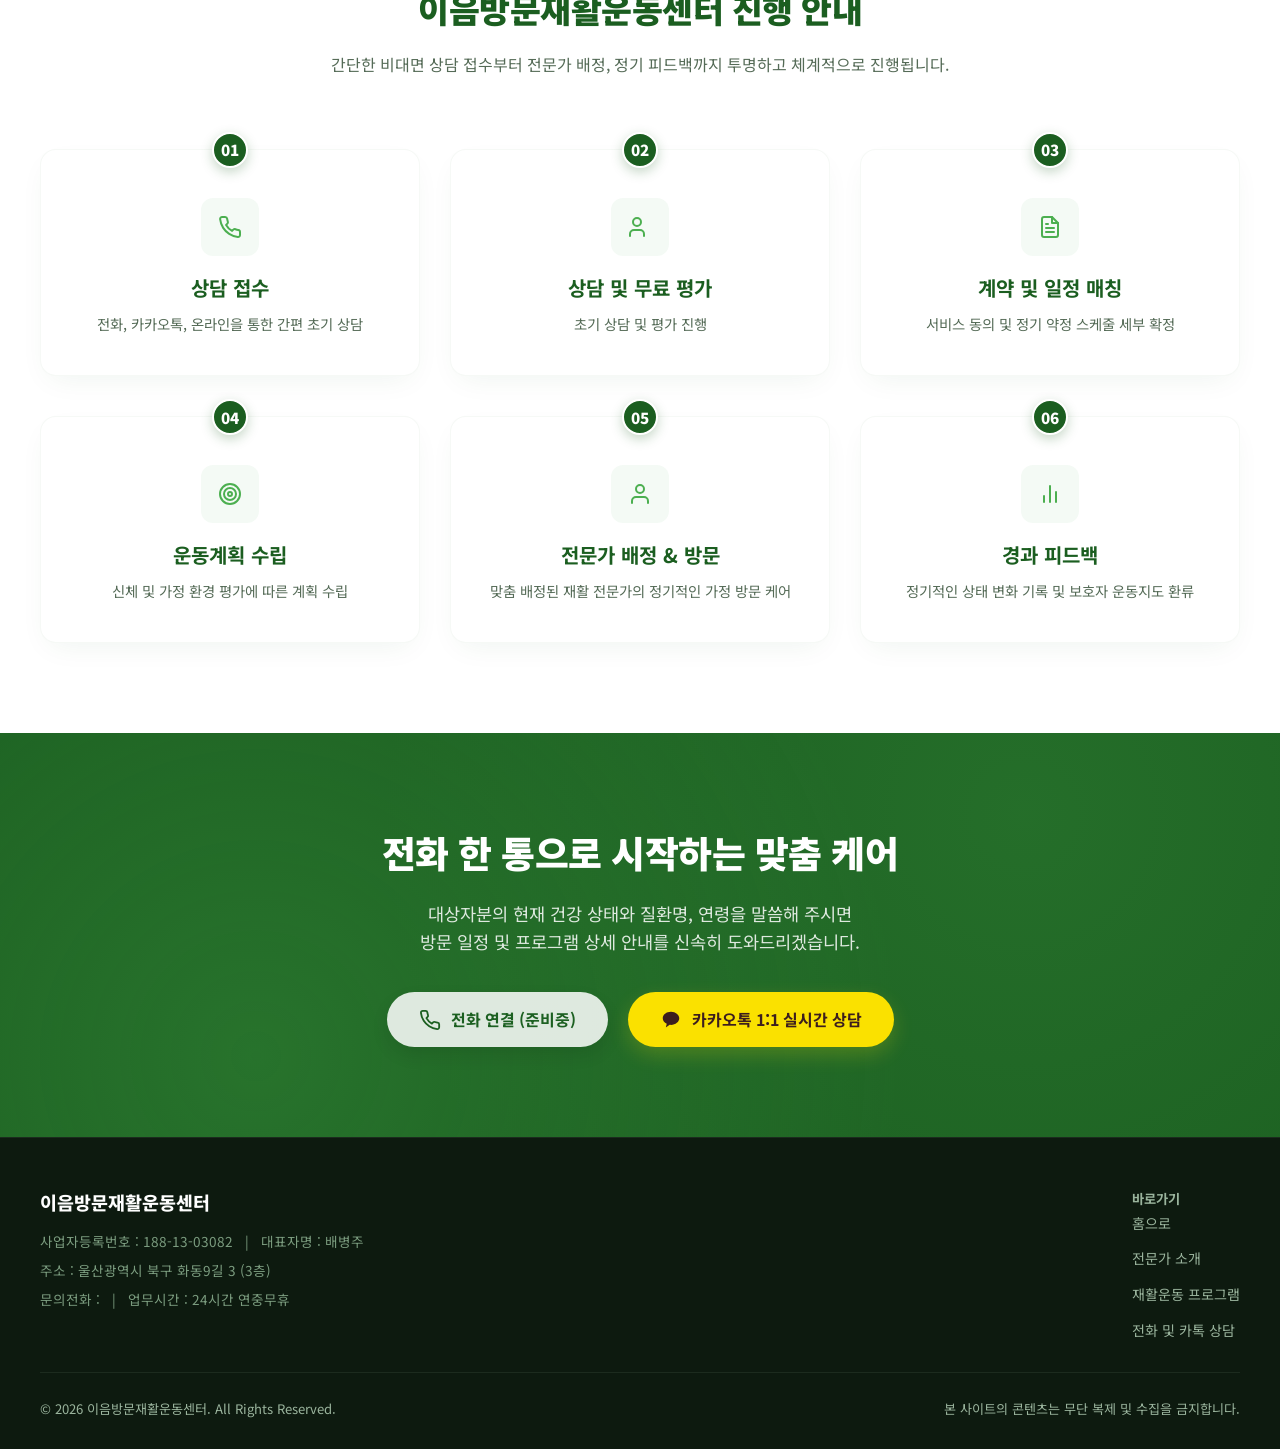
==== commit 934de5a2: "Add files via upload" ====
--- a/index.html
+++ b/index.html
@@ -402,7 +402,7 @@
           </li>
           <li>
             <svg width="16" height="16" viewBox="0 0 24 24" fill="none" stroke="currentColor" stroke-width="3" stroke-linecap="round" stroke-linejoin="round"><path d="M20 6 9 17l-5-5"/></svg>
-            대상자 맞춤형 일상생활 동작 동작 분석 및 반복 훈련
+            대상자 맞춤형 일상생활 동작 분석 및 반복 훈련
           </li>
           <li>
             <svg width="16" height="16" viewBox="0 0 24 24" fill="none" stroke="currentColor" stroke-width="3" stroke-linecap="round" stroke-linejoin="round"><path d="M20 6 9 17l-5-5"/></svg>
@@ -539,6 +539,7 @@
         <h4 class="footer-brand">이음방문재활운동센터</h4>
         <div class="footer-business-details">
           <p>사업자등록번호 : 188-13-03082 &nbsp;&nbsp;|&nbsp;&nbsp; 대표자명 : 배병주</p>
+          <p>주소 : 울산광역시 북구 화동9길 3 (3층)</p>
           <p>문의전화 : &nbsp;&nbsp;|&nbsp;&nbsp; 업무시간 : 24시간 연중무휴</p>
         </div>
       </div>
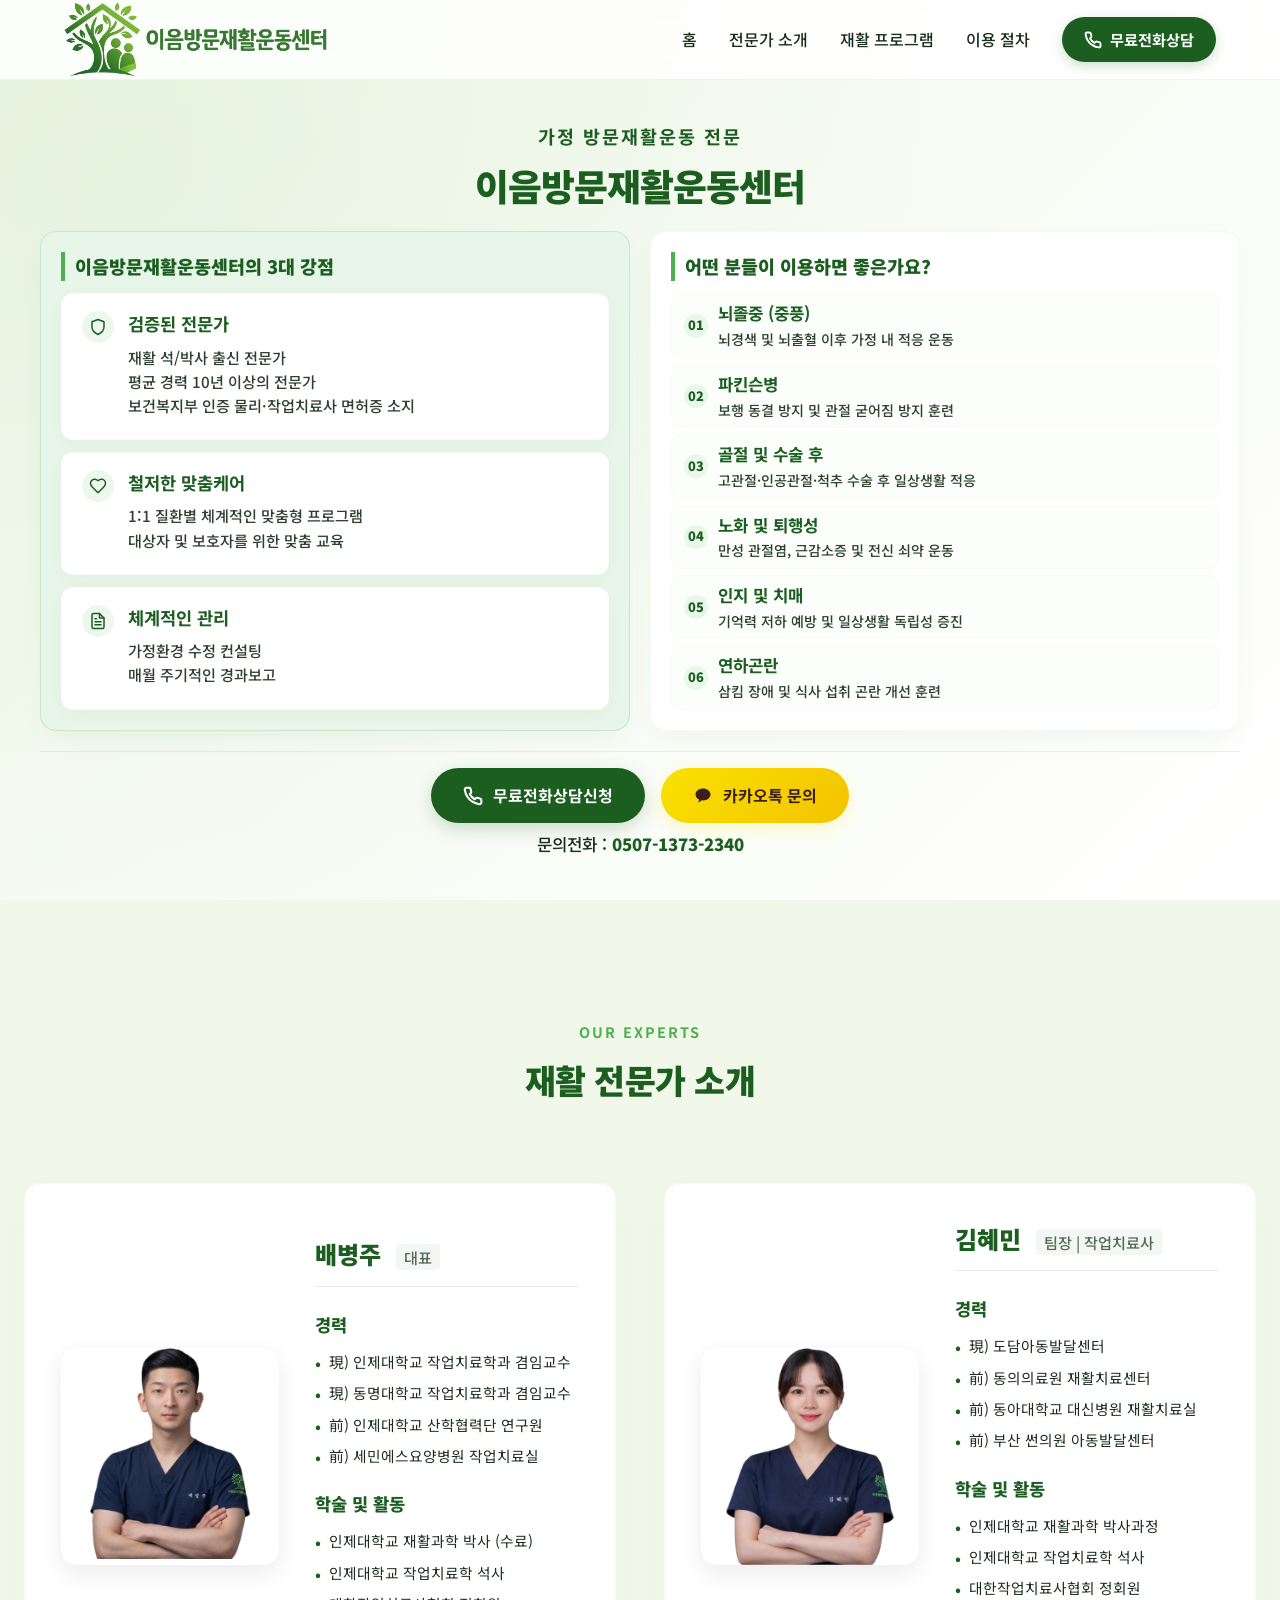
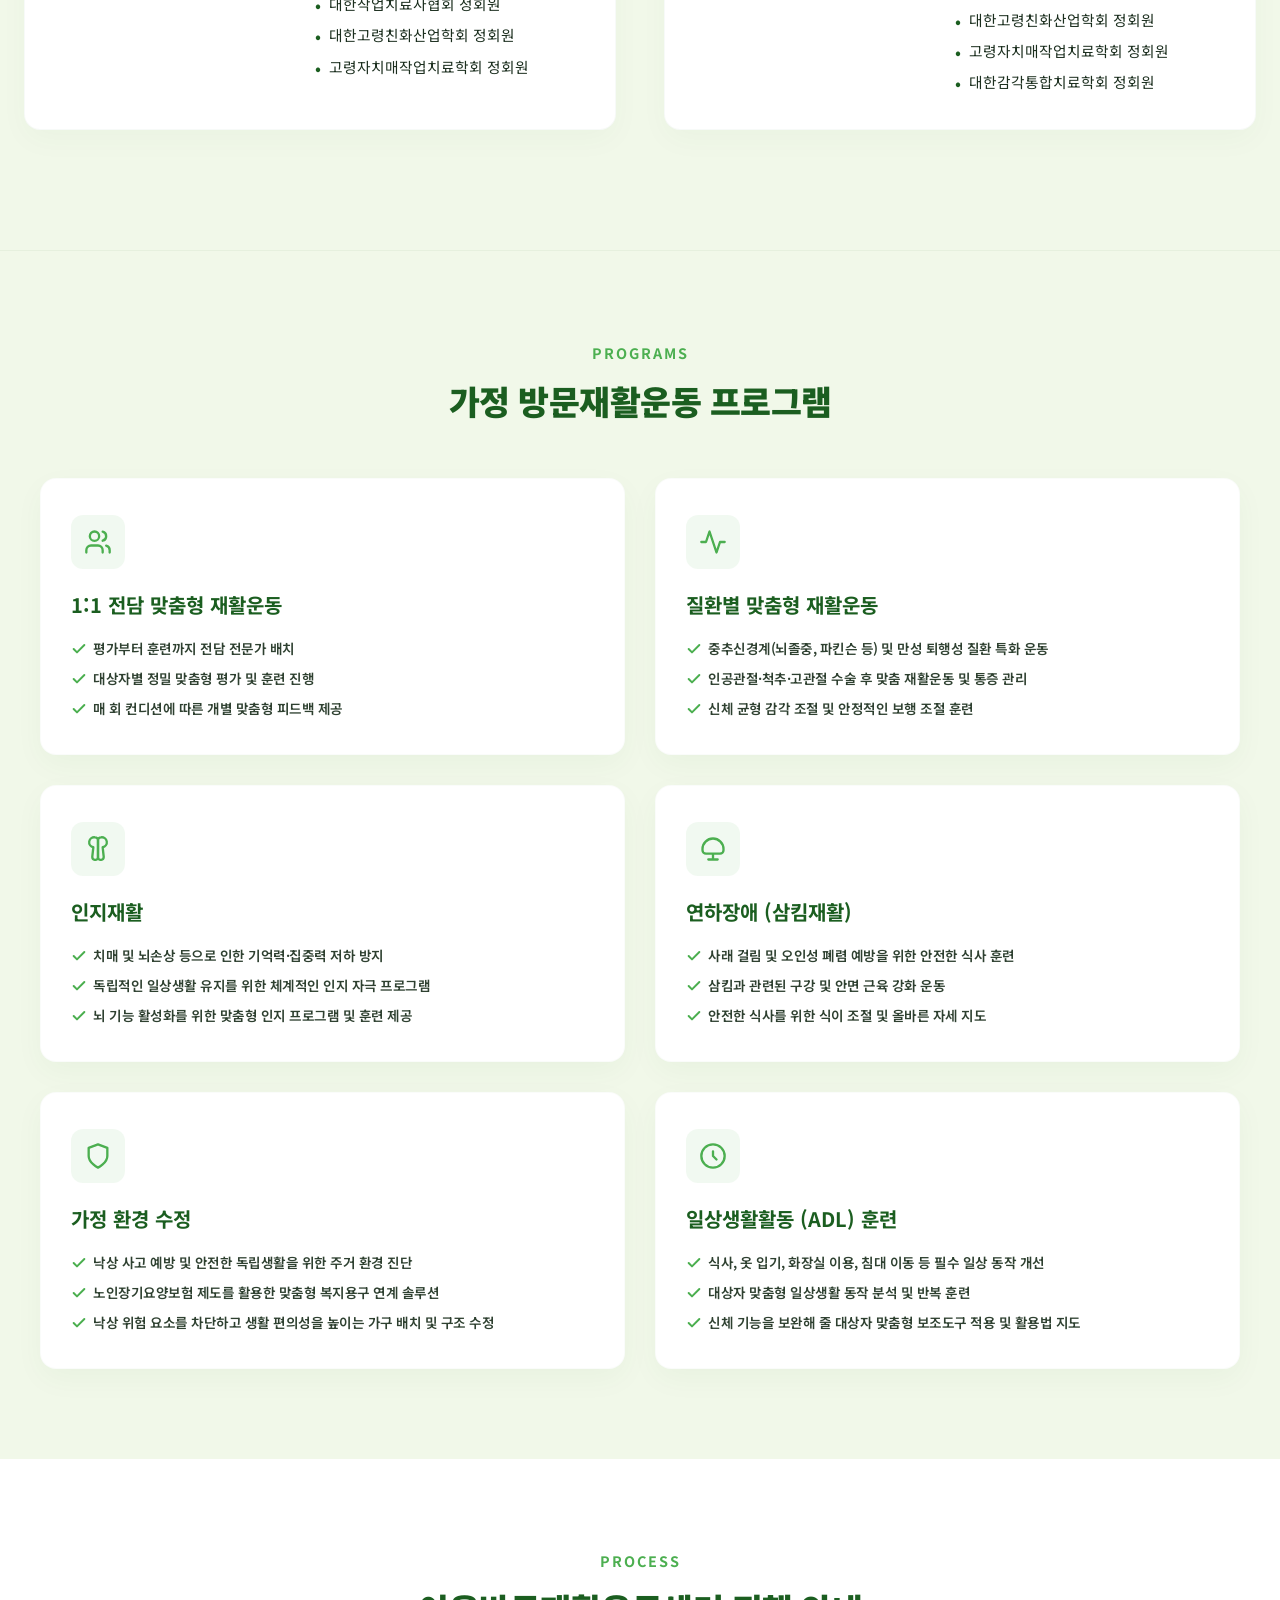
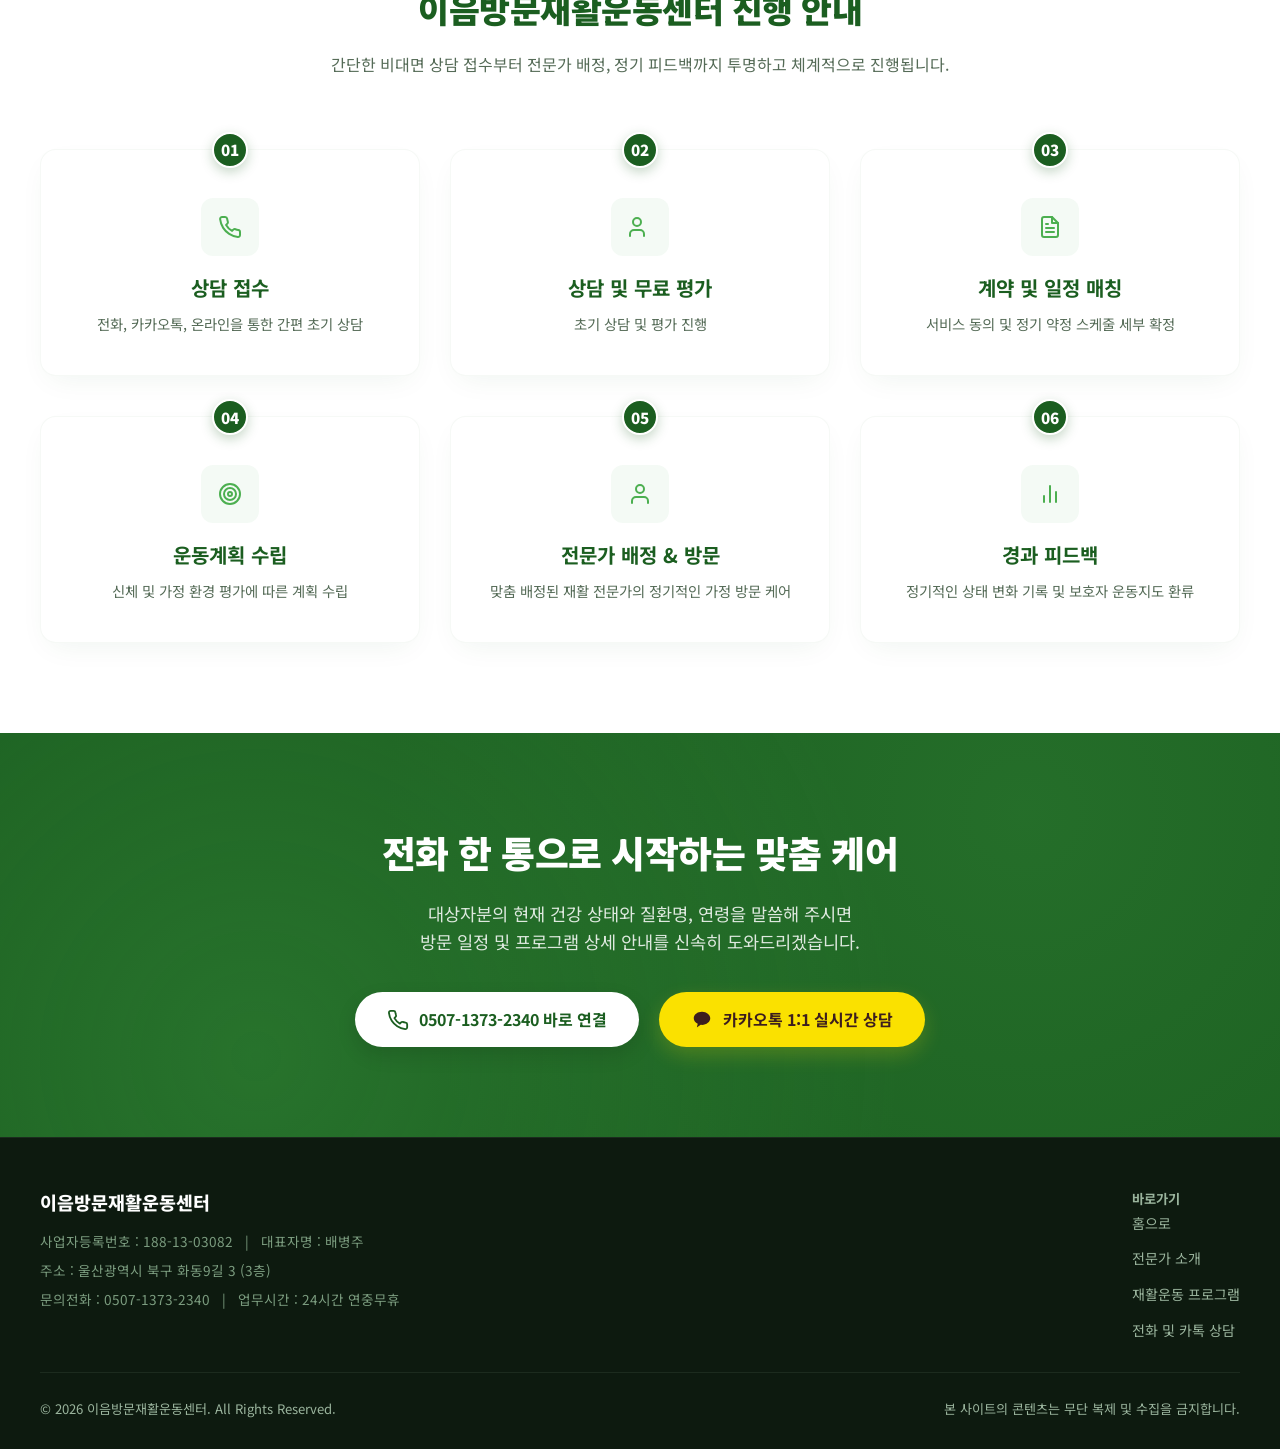
==== commit a7215b1b: "Add files via upload" ====
--- a/index.html
+++ b/index.html
@@ -31,7 +31,7 @@
           <li><a href="#services" class="nav-link">재활 프로그램</a></li>
           <li><a href="#process" class="nav-link">이용 절차</a></li>
           <li>
-            <a href="javascript:void(0);" class="nav-cta" style="cursor: default; pointer-events: none; opacity: 0.85;">
+            <a href="tel:0507-1373-2340" class="nav-cta">
               <svg width="18" height="18" viewBox="0 0 24 24" fill="none" stroke="currentColor" stroke-width="2.5" stroke-linecap="round" stroke-linejoin="round">
                 <path d="M22 16.92v3a2 2 0 0 1-2.18 2 19.79 19.79 0 0 1-8.63-3.07 19.5 19.5 0 0 1-6-6 19.79 19.79 0 0 1-3.07-8.67A2 2 0 0 1 4.11 2h3a2 2 0 0 1 2 1.72l.7 2.81a2 2 0 0 1-.45 2.11L8.09 9.91a16 16 0 0 0 6 6l1.27-1.27a2 2 0 0 1 2.11-.45l2.81.7a2 2 0 0 1 1.72 2v3z"/>
               </svg>
@@ -104,54 +104,52 @@
           </div>
           
           <!-- 우측 컬럼: 추천 대상자 -->
-          <div class="home-right-col">
-            <div class="home-target-box">
-              <h3>어떤 분들이 이용하면 좋은가요?</h3>
-              <ul class="home-target-list">
-                <li>
-                  <div class="target-num-badge">01</div>
-                  <div class="target-text">
+          <div class="home-target-box">
+            <h3>어떤 분들이 이용하면 좋은가요?</h3>
+            <ul class="home-target-list">
+              <li>
+                <div class="target-num-badge">01</div>
+                <div class="target-text">
                     <strong>뇌졸중 (중풍)</strong>
                     <p>뇌경색 및 뇌출혈 이후 가정 내 적응 운동</p>
                   </div>
-                </li>
-                <li>
-                  <div class="target-num-badge">02</div>
-                  <div class="target-text">
+              </li>
+              <li>
+                <div class="target-num-badge">02</div>
+                <div class="target-text">
                     <strong>파킨슨병</strong>
                     <p>보행 동결 방지 및 관절 굳어짐 방지 훈련</p>
                   </div>
-                </li>
-                <li>
-                  <div class="target-num-badge">03</div>
-                  <div class="target-text">
+              </li>
+              <li>
+                <div class="target-num-badge">03</div>
+                <div class="target-text">
                     <strong>골절 및 수술 후</strong>
                     <p>고관절&middot;인공관절&middot;척추 수술 후 일상생활 적응</p>
                   </div>
-                </li>
-                <li>
-                  <div class="target-num-badge">04</div>
-                  <div class="target-text">
+              </li>
+              <li>
+                <div class="target-num-badge">04</div>
+                <div class="target-text">
                     <strong>노화 및 퇴행성</strong>
                     <p>만성 관절염, 근감소증 및 전신 쇠약 운동</p>
                   </div>
-                </li>
-                <li>
-                  <div class="target-num-badge">05</div>
-                  <div class="target-text">
+              </li>
+              <li>
+                <div class="target-num-badge">05</div>
+                <div class="target-text">
                     <strong>인지 및 치매</strong>
                     <p>기억력 저하 예방 및 일상생활 독립성 증진</p>
                   </div>
-                </li>
-                <li>
-                  <div class="target-num-badge">06</div>
-                  <div class="target-text">
+              </li>
+              <li>
+                <div class="target-num-badge">06</div>
+                <div class="target-text">
                     <strong>연하곤란</strong>
                     <p>삼킴 장애 및 식사 섭취 곤란 개선 훈련</p>
                   </div>
-                </li>
-              </ul>
-            </div>
+              </li>
+            </ul>
           </div>
           
         </div>
@@ -159,7 +157,7 @@
         <!-- 하단 CTA 문의 영역 -->
         <div class="home-cta-bar">
           <div class="hero-buttons">
-            <a href="javascript:void(0);" class="btn btn-primary hero-btn" style="cursor: default; pointer-events: none; opacity: 0.85;">
+            <a href="tel:0507-1373-2340" class="btn btn-primary hero-btn">
               <svg width="20" height="20" viewBox="0 0 24 24" fill="none" stroke="currentColor" stroke-width="2.5" stroke-linecap="round" stroke-linejoin="round">
                 <path d="M22 16.92v3a2 2 0 0 1-2.18 2 19.79 19.79 0 0 1-8.63-3.07 19.5 19.5 0 0 1-6-6 19.79 19.79 0 0 1-3.07-8.67A2 2 0 0 1 4.11 2h3a2 2 0 0 1 2 1.72l.7 2.81a2 2 0 0 1-.45 2.11L8.09 9.91a16 16 0 0 0 6 6l1.27-1.27a2 2 0 0 1 2.11-.45l2.81.7a2 2 0 0 1 1.72 2v3z"/>
               </svg>
@@ -172,7 +170,7 @@
               카카오톡 문의
             </a>
           </div>
-          <p class="hero-phone-text">문의전화 : <strong></strong></p>
+          <p class="hero-phone-text">문의전화 : <strong>0507-1373-2340</strong></p>
         </div>
         
       </div>
@@ -516,11 +514,11 @@
       </p>
       
       <div class="cta-buttons">
-        <a href="javascript:void(0);" class="btn cta-phone-btn" id="cta-phone-bottom" style="cursor: default; pointer-events: none; opacity: 0.85;">
+        <a href="tel:0507-1373-2340" class="btn cta-phone-btn" id="cta-phone-bottom">
           <svg width="22" height="22" viewBox="0 0 24 24" fill="none" stroke="currentColor" stroke-width="2" stroke-linecap="round" stroke-linejoin="round">
-            <path d="M22 16.92v3a2 2 0 0 1-2.18 2 19.79 19.79 0 0 1-8.63-3.07 19.5 19.5 0 0 1-6-6 19.79 19.79 0 0 1-3.07-8.67A2 2 0 0 1 4.11 2h3a2 2 0 0 1 2 1.72 12.84 12.84 0 0 0 .7 2.81 2 2 0 0 1-.45 2.11L8.09 9.91a16 16 0 0 0 6 6l1.27-1.27a2 2 0 0 1 2.11-.45 12.84 12.84 0 0 0 2.81.7A2 2 0 0 1 22 16.92z"/>
-          </svg>
-          전화 연결 (준비중)
+            <path d="M22 16.92v3a2 2 0 0 1-2.18 2 19.79 19.79 0 0 1-8.63-3.07 19.5 19.5 0 0 1-6-6 19.79 19.79 0 0 1-3.07-8.67A2 2 0 0 1 4.11 2h3a2 2 0 0 1 2 1.72l.7 2.81a2 2 0 0 1-.45 2.11L8.09 9.91a16 16 0 0 0 6 6l1.27-1.27a2 2 0 0 1 2.11-.45l2.81.7a2 2 0 0 1 1.72 2v3z"/>
+          </svg>
+          0507-1373-2340 바로 연결
         </a>
         <a href="https://open.kakao.com/o/sExample" target="_blank" rel="noopener noreferrer" class="btn cta-kakao-btn" id="cta-kakao-bottom">
           <svg width="22" height="22" viewBox="0 0 24 24" fill="currentColor">
@@ -540,7 +538,7 @@
         <div class="footer-business-details">
           <p>사업자등록번호 : 188-13-03082 &nbsp;&nbsp;|&nbsp;&nbsp; 대표자명 : 배병주</p>
           <p>주소 : 울산광역시 북구 화동9길 3 (3층)</p>
-          <p>문의전화 : &nbsp;&nbsp;|&nbsp;&nbsp; 업무시간 : 24시간 연중무휴</p>
+          <p>문의전화 : 0507-1373-2340 &nbsp;&nbsp;|&nbsp;&nbsp; 업무시간 : 24시간 연중무휴</p>
         </div>
       </div>
       
